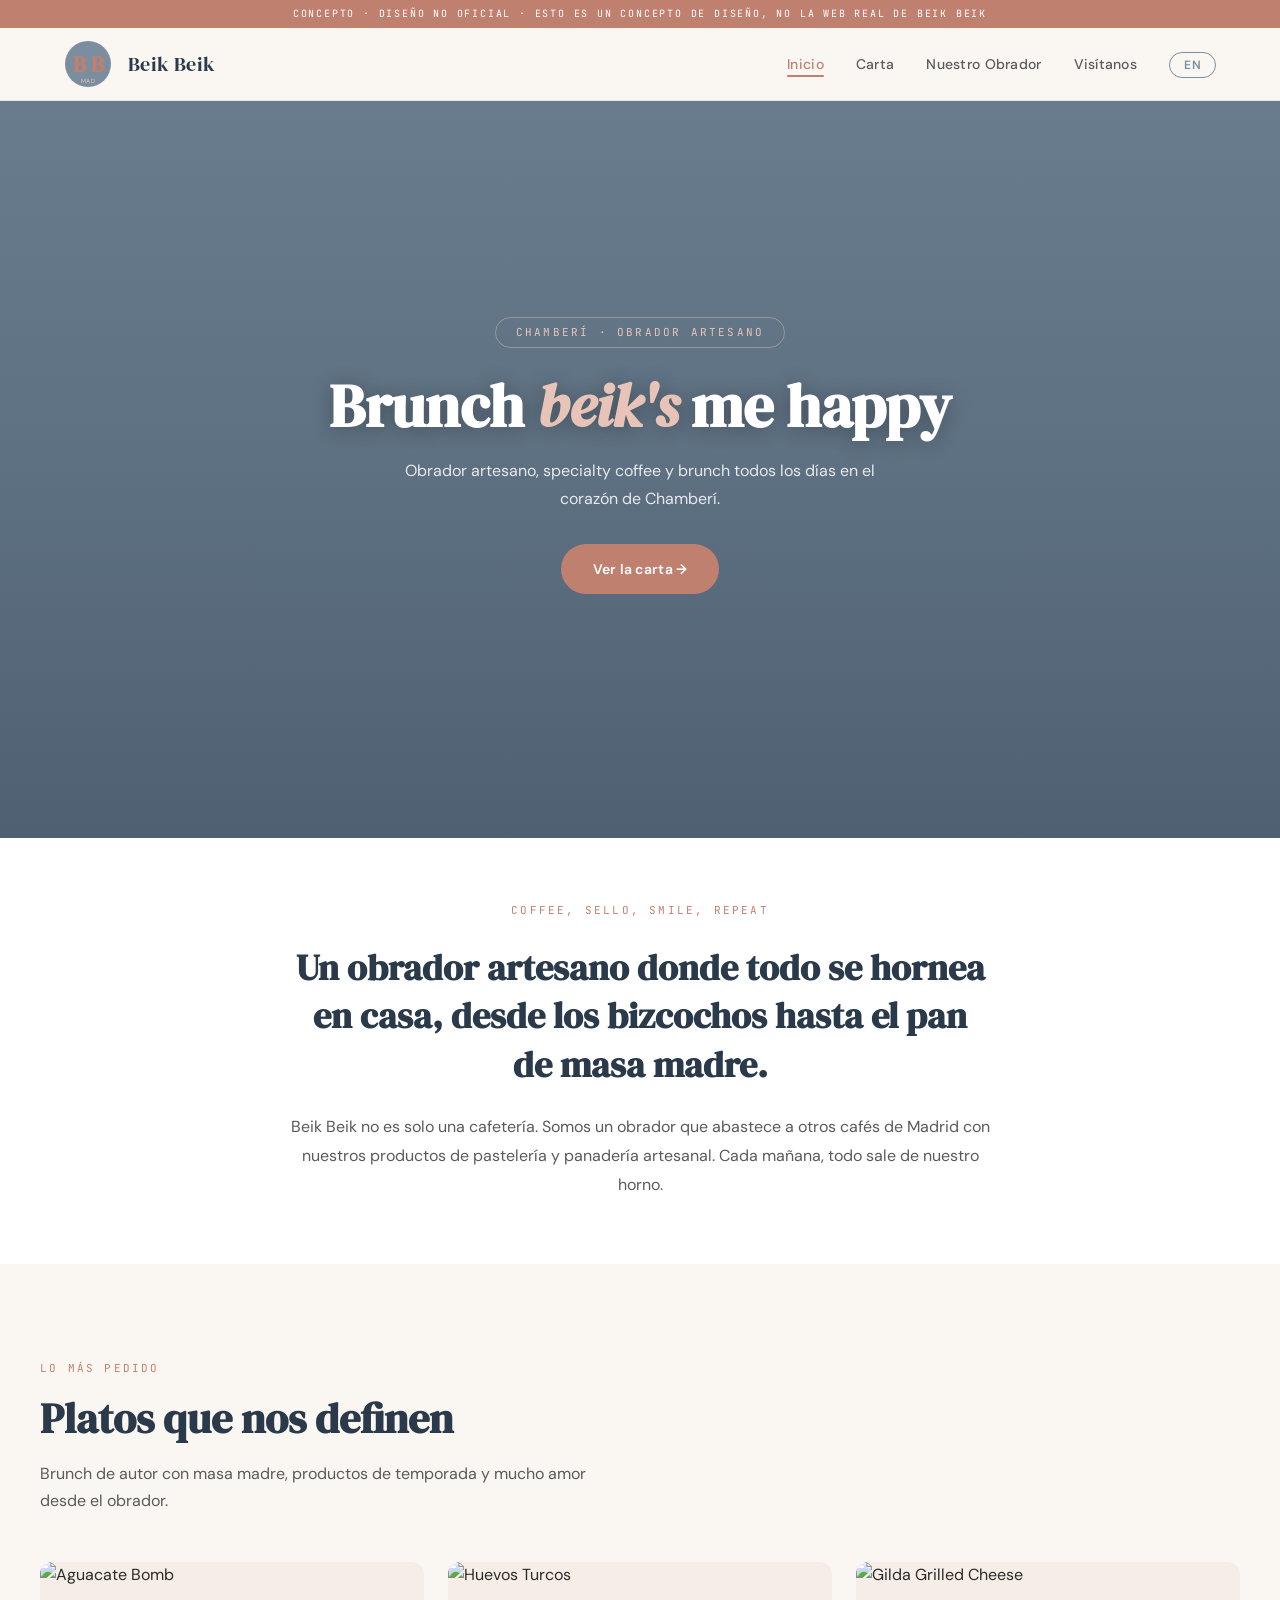
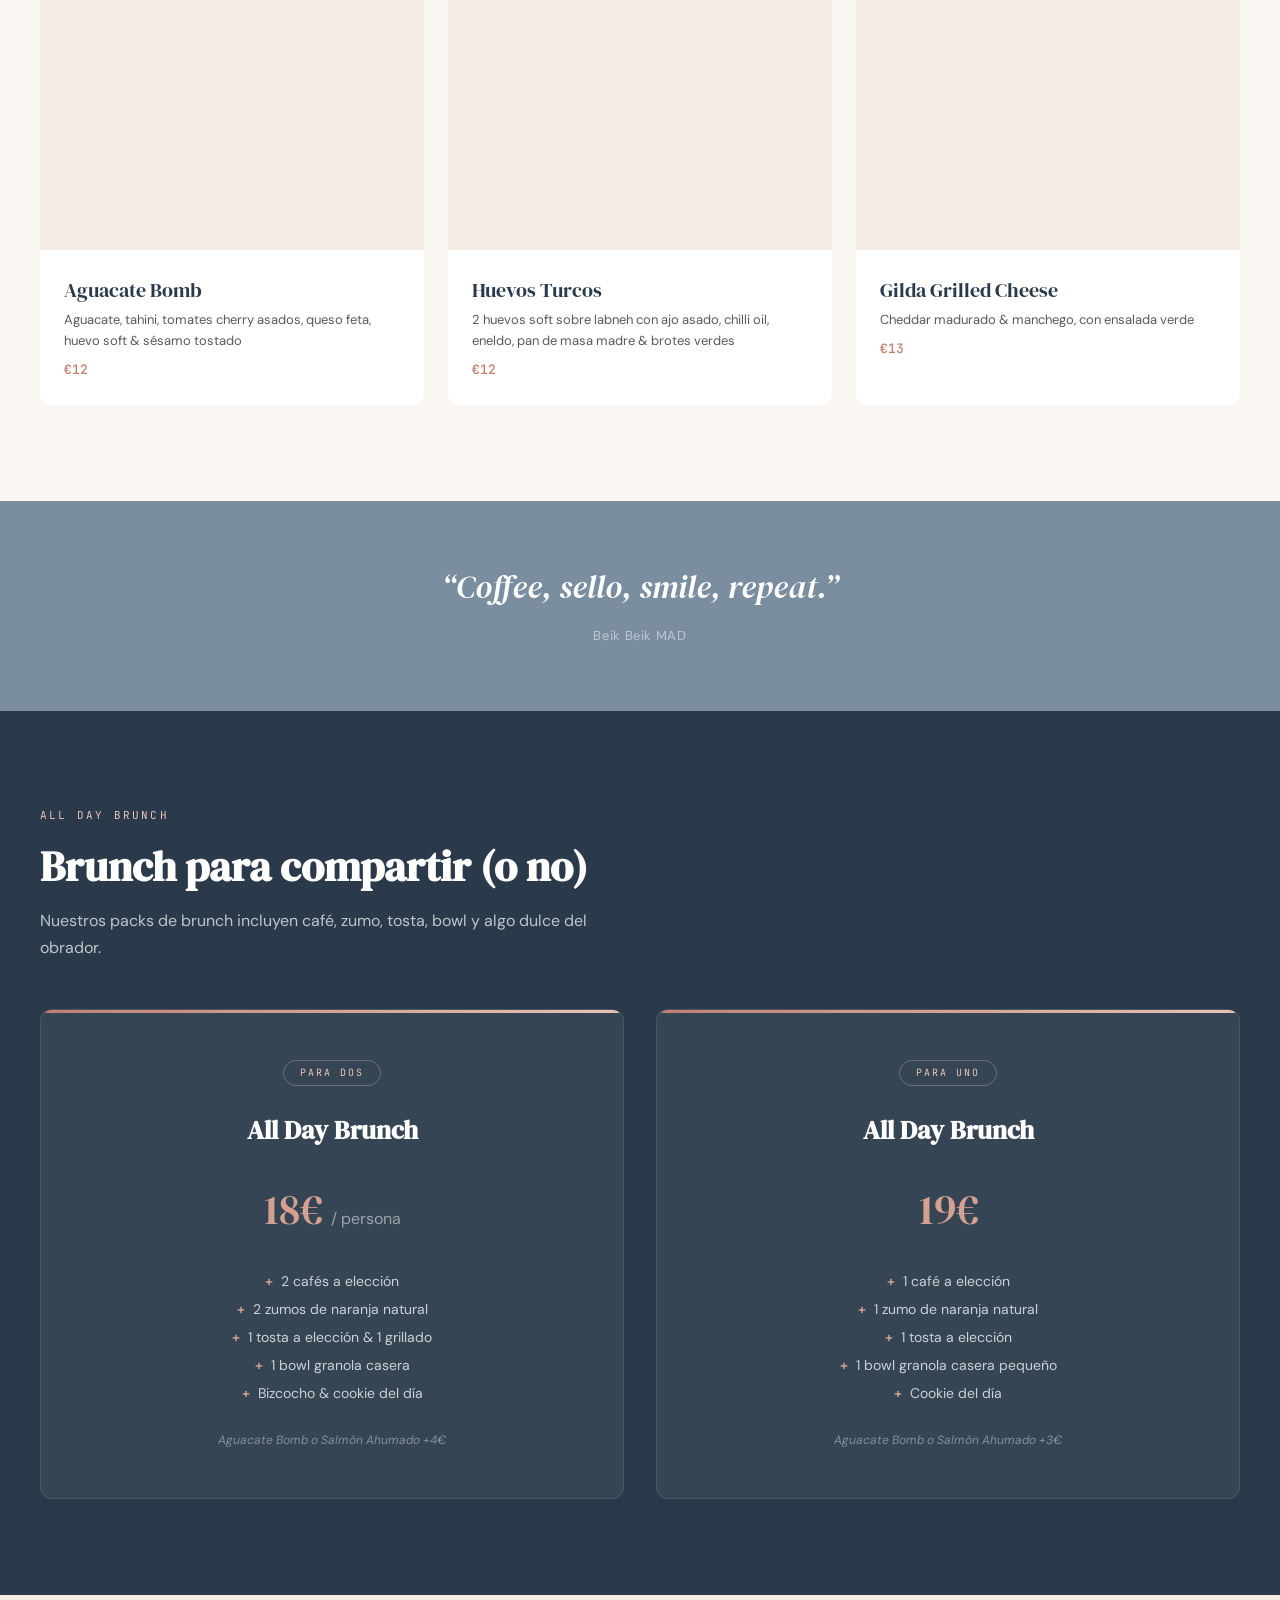
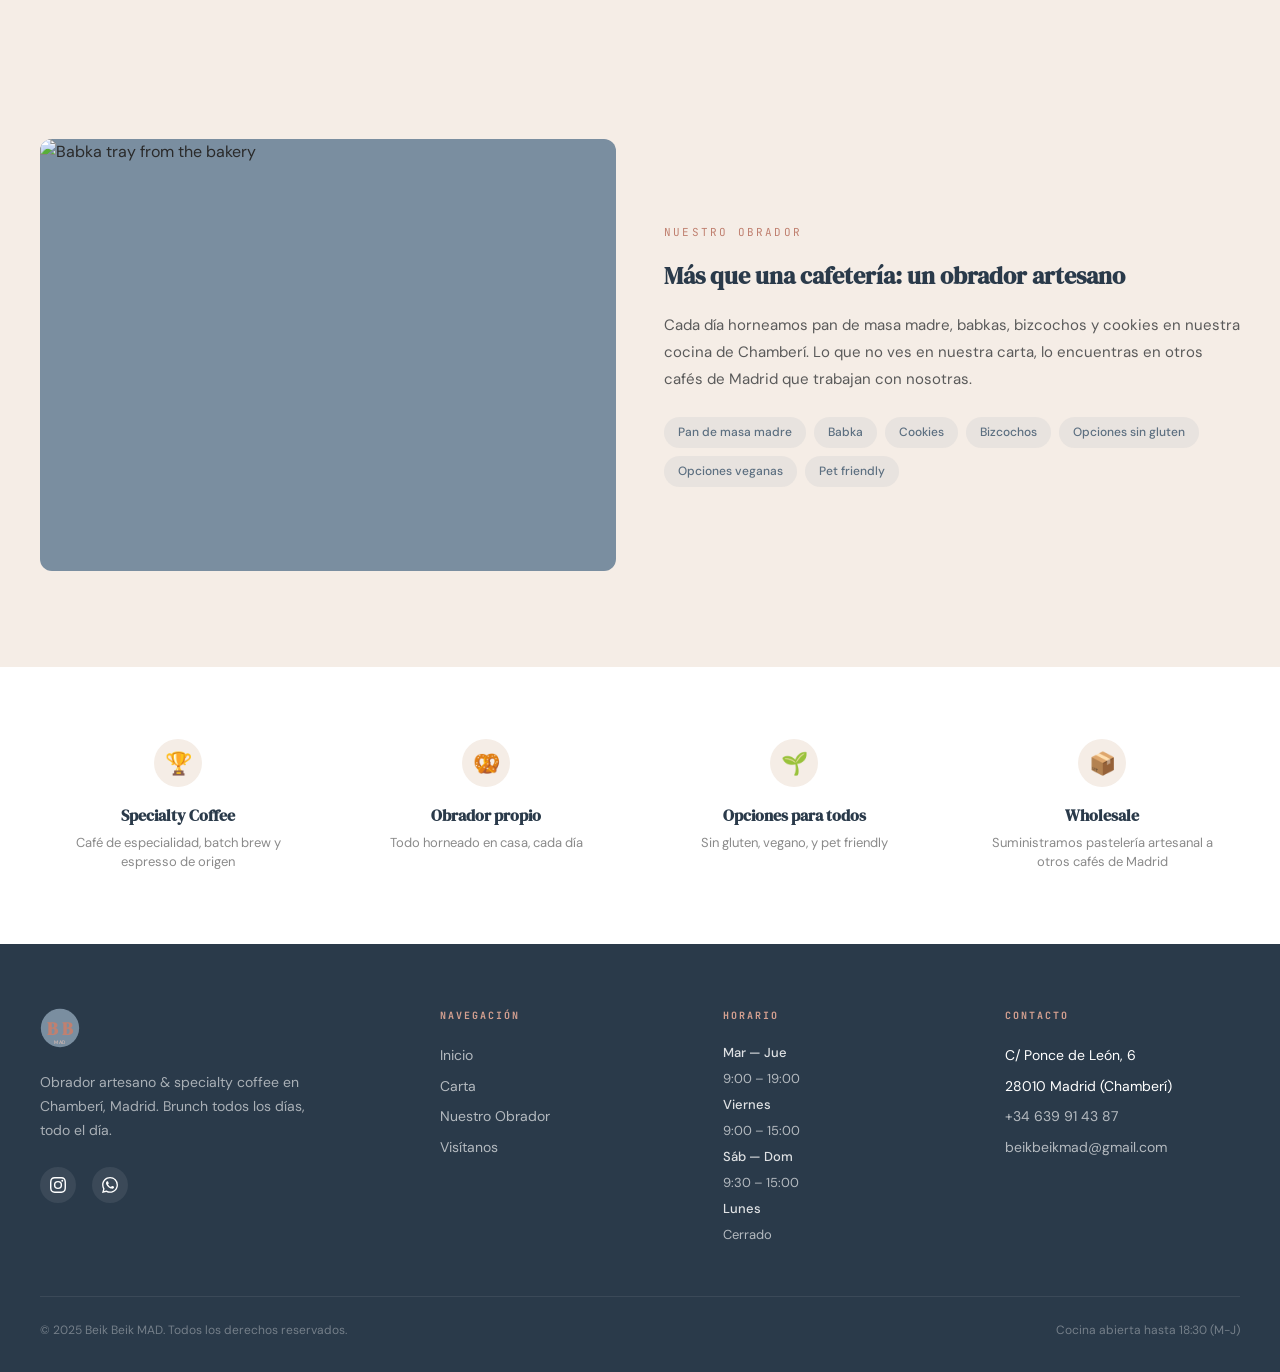
==== index.html @ f4d30d68 "Beik Beik concept mockup — 4 pages, bilingual, steel blue/copper palette" ====
<!DOCTYPE html>
<html lang="es" class="lang-es">
<head>
  <meta charset="UTF-8">
  <meta name="viewport" content="width=device-width, initial-scale=1.0">
  <title>Beik Beik MAD — Obrador Artesano & Specialty Coffee</title>
  <link rel="preconnect" href="https://fonts.googleapis.com">
  <link rel="preconnect" href="https://fonts.gstatic.com" crossorigin>
  <link href="https://fonts.googleapis.com/css2?family=DM+Sans:ital,wght@0,400;0,500;0,600;0,700&family=DM+Serif+Display:ital@0;1&family=JetBrains+Mono:wght@400;500&display=swap" rel="stylesheet">
  <link rel="stylesheet" href="css/style.css">
  <link rel="icon" href="favicon.svg" type="image/svg+xml">
</head>
<body>

  <!-- Concept Banner -->
  <div class="concept-banner">
    CONCEPTO &middot; DISE&Ntilde;O NO OFICIAL &middot; Esto es un concepto de dise&ntilde;o, no la web real de Beik Beik
  </div>

  <!-- Navigation -->
  <nav class="nav">
    <div class="nav-inner">
      <a href="index.html" class="nav-logo">
        <!-- BB Logo SVG -->
        <svg viewBox="0 0 48 48" xmlns="http://www.w3.org/2000/svg">
          <circle cx="24" cy="24" r="23" fill="#7A8EA0" stroke="none"/>
          <text x="15" y="32" font-family="'DM Serif Display', Georgia, serif" font-size="22" font-weight="700" fill="#C08070" text-anchor="middle">B</text>
          <text x="33" y="32" font-family="'DM Serif Display', Georgia, serif" font-size="22" font-weight="700" fill="#C08070" text-anchor="middle">B</text>
          <text x="24" y="43" font-family="'DM Sans', sans-serif" font-size="6" fill="#E8C4B8" text-anchor="middle" letter-spacing="0.5">MAD</text>
        </svg>
        <span class="nav-logo-text">Beik Beik</span>
      </a>

      <ul class="nav-links">
        <li><a href="index.html" class="active" data-es>Inicio</a><a href="index.html" class="active" data-en>Home</a></li>
        <li><a href="carta.html" data-es>Carta</a><a href="carta.html" data-en>Menu</a></li>
        <li><a href="nuestro-obrador.html" data-es>Nuestro Obrador</a><a href="nuestro-obrador.html" data-en>Our Bakery</a></li>
        <li><a href="visitanos.html" data-es>Vis&iacute;tanos</a><a href="visitanos.html" data-en>Visit Us</a></li>
        <li><button class="lang-toggle">EN</button></li>
      </ul>

      <button class="hamburger" aria-label="Menu">
        <span></span><span></span><span></span>
      </button>
    </div>
  </nav>

  <!-- Mobile Menu -->
  <div class="mobile-menu">
    <a href="index.html" data-es>Inicio</a><a href="index.html" data-en>Home</a>
    <a href="carta.html" data-es>Carta</a><a href="carta.html" data-en>Menu</a>
    <a href="nuestro-obrador.html" data-es>Nuestro Obrador</a><a href="nuestro-obrador.html" data-en>Our Bakery</a>
    <a href="visitanos.html" data-es>Vis&iacute;tanos</a><a href="visitanos.html" data-en>Visit Us</a>
    <button class="lang-toggle" style="margin-top:16px; font-size:18px; padding:8px 24px;">EN</button>
  </div>

  <!-- Hero -->
  <section class="hero">
    <img class="hero-img" src="img/hero-interior.png" alt="Beik Beik interior">
    <div class="hero-overlay"></div>
    <div class="hero-content">
      <div class="hero-badge" data-es>Chamber&iacute; &middot; Obrador Artesano</div>
      <div class="hero-badge" data-en>Chamber&iacute; &middot; Artisan Bakery</div>
      <h1 data-es>Brunch <em>beik's</em> me happy</h1>
      <h1 data-en>Brunch <em>beik's</em> me happy</h1>
      <p class="hero-sub" data-es>Obrador artesano, specialty coffee y brunch todos los d&iacute;as en el coraz&oacute;n de Chamber&iacute;.</p>
      <p class="hero-sub" data-en>Artisan bakery, specialty coffee & all-day brunch in the heart of Chamber&iacute;.</p>
      <a href="carta.html" class="hero-cta" data-es>Ver la carta &rarr;</a>
      <a href="carta.html" class="hero-cta" data-en>See the menu &rarr;</a>
    </div>
  </section>

  <!-- Intro -->
  <section class="intro-strip">
    <div class="intro-strip-inner">
      <div class="section-label">Coffee, sello, smile, repeat</div>
      <h2 data-es>Un obrador artesano donde todo se hornea en casa, desde los bizcochos hasta el pan de masa madre.</h2>
      <h2 data-en>An artisan bakery where everything is baked in-house, from the cakes to the sourdough bread.</h2>
      <p data-es>Beik Beik no es solo una cafeter&iacute;a. Somos un obrador que abastece a otros caf&eacute;s de Madrid con nuestros productos de pasteler&iacute;a y panader&iacute;a artesanal. Cada ma&ntilde;ana, todo sale de nuestro horno.</p>
      <p data-en>Beik Beik is not just a caf&eacute;. We're a bakery workshop that supplies other Madrid caf&eacute;s with our artisan pastries and breads. Every morning, everything comes fresh from our oven.</p>
    </div>
  </section>

  <!-- Signature Dishes -->
  <section class="section">
    <div class="section-inner">
      <div class="section-label" data-es>Lo m&aacute;s pedido</div>
      <div class="section-label" data-en>Fan Favorites</div>
      <h2 class="section-title" data-es>Platos que nos definen</h2>
      <h2 class="section-title" data-en>The dishes that define us</h2>
      <p class="section-desc" data-es>Brunch de autor con masa madre, productos de temporada y mucho amor desde el obrador.</p>
      <p class="section-desc" data-en>Signature brunch with sourdough, seasonal ingredients and lots of love from the bakery.</p>

      <div class="sig-grid">
        <!-- Card 1 -->
        <div class="sig-card">
          <img class="sig-card-img" src="img/aguacate-bomb.png" alt="Aguacate Bomb">
          <div class="sig-card-body">
            <div class="sig-card-name">Aguacate Bomb</div>
            <div class="sig-card-desc" data-es>Aguacate, tahini, tomates cherry asados, queso feta, huevo soft & s&eacute;samo tostado</div>
            <div class="sig-card-desc" data-en>Avocado, tahini, roasted cherry tomatoes, feta, soft egg & toasted sesame</div>
            <span class="sig-card-price">&euro;12</span>
          </div>
        </div>
        <!-- Card 2 -->
        <div class="sig-card">
          <img class="sig-card-img" src="img/huevos-turcos.png" alt="Huevos Turcos">
          <div class="sig-card-body">
            <div class="sig-card-name">Huevos Turcos</div>
            <div class="sig-card-desc" data-es>2 huevos soft sobre labneh con ajo asado, chilli oil, eneldo, pan de masa madre & brotes verdes</div>
            <div class="sig-card-desc" data-en>2 soft eggs over labneh with roasted garlic, chilli oil, dill, sourdough & green shoots</div>
            <span class="sig-card-price">&euro;12</span>
          </div>
        </div>
        <!-- Card 3 -->
        <div class="sig-card">
          <img class="sig-card-img" src="img/gilda-grilled-cheese.png" alt="Gilda Grilled Cheese">
          <div class="sig-card-body">
            <div class="sig-card-name">Gilda Grilled Cheese</div>
            <div class="sig-card-desc" data-es>Cheddar madurado & manchego, con ensalada verde</div>
            <div class="sig-card-desc" data-en>Aged cheddar & manchego, with green salad</div>
            <span class="sig-card-price">&euro;13</span>
          </div>
        </div>
      </div>
    </div>
  </section>

  <!-- Quote Strip -->
  <section class="quote-strip">
    <blockquote data-es>&ldquo;Coffee, sello, smile, repeat.&rdquo;</blockquote>
    <blockquote data-en>&ldquo;Coffee, sello, smile, repeat.&rdquo;</blockquote>
    <cite>Beik Beik MAD</cite>
  </section>

  <!-- Brunch Packages -->
  <section class="section brunch-section">
    <div class="section-inner">
      <div class="section-label" data-es>All Day Brunch</div>
      <div class="section-label" data-en>All Day Brunch</div>
      <h2 class="section-title" data-es>Brunch para compartir (o no)</h2>
      <h2 class="section-title" data-en>Brunch to share (or not)</h2>
      <p class="section-desc" data-es>Nuestros packs de brunch incluyen caf&eacute;, zumo, tosta, bowl y algo dulce del obrador.</p>
      <p class="section-desc" data-en>Our brunch packages include coffee, juice, toast, bowl, and something sweet from the bakery.</p>

      <div class="brunch-grid">
        <!-- Para Dos -->
        <div class="brunch-card">
          <div class="brunch-card-badge" data-es>Para dos</div>
          <div class="brunch-card-badge" data-en>For two</div>
          <h3>All Day Brunch</h3>
          <div class="brunch-card-price">18&euro; <span data-es>/ persona</span><span data-en>/ person</span></div>
          <ul class="brunch-card-items">
            <li data-es>2 caf&eacute;s a elecci&oacute;n</li><li data-en>2 coffees of your choice</li>
            <li data-es>2 zumos de naranja natural</li><li data-en>2 fresh orange juices</li>
            <li data-es>1 tosta a elecci&oacute;n & 1 grillado</li><li data-en>1 toast of your choice & 1 grilled item</li>
            <li data-es>1 bowl granola casera</li><li data-en>1 homemade granola bowl</li>
            <li data-es>Bizcocho & cookie del d&iacute;a</li><li data-en>Cake & cookie of the day</li>
          </ul>
          <p class="brunch-card-note" data-es>Aguacate Bomb o Salm&oacute;n Ahumado +4&euro;</p>
          <p class="brunch-card-note" data-en>Aguacate Bomb or Smoked Salmon +&euro;4</p>
        </div>
        <!-- Para Uno -->
        <div class="brunch-card">
          <div class="brunch-card-badge" data-es>Para uno</div>
          <div class="brunch-card-badge" data-en>For one</div>
          <h3>All Day Brunch</h3>
          <div class="brunch-card-price">19&euro;</div>
          <ul class="brunch-card-items">
            <li data-es>1 caf&eacute; a elecci&oacute;n</li><li data-en>1 coffee of your choice</li>
            <li data-es>1 zumo de naranja natural</li><li data-en>1 fresh orange juice</li>
            <li data-es>1 tosta a elecci&oacute;n</li><li data-en>1 toast of your choice</li>
            <li data-es>1 bowl granola casera peque&ntilde;o</li><li data-en>1 small homemade granola bowl</li>
            <li data-es>Cookie del d&iacute;a</li><li data-en>Cookie of the day</li>
          </ul>
          <p class="brunch-card-note" data-es>Aguacate Bomb o Salm&oacute;n Ahumado +3&euro;</p>
          <p class="brunch-card-note" data-en>Aguacate Bomb or Smoked Salmon +&euro;3</p>
        </div>
      </div>
    </div>
  </section>

  <!-- Obrador Teaser -->
  <section class="section obrador-section">
    <div class="section-inner">
      <div class="obrador-grid">
        <img class="obrador-img" src="img/obrador-babka.png" alt="Babka tray from the bakery">
        <div class="obrador-text">
          <div class="section-label" data-es>Nuestro obrador</div>
          <div class="section-label" data-en>Our bakery</div>
          <h3 data-es>M&aacute;s que una cafeter&iacute;a: un obrador artesano</h3>
          <h3 data-en>More than a caf&eacute;: an artisan bakery workshop</h3>
          <p data-es>Cada d&iacute;a horneamos pan de masa madre, babkas, bizcochos y cookies en nuestra cocina de Chamber&iacute;. Lo que no ves en nuestra carta, lo encuentras en otros caf&eacute;s de Madrid que trabajan con nosotras.</p>
          <p data-en>Every day we bake sourdough, babkas, cakes and cookies in our Chamber&iacute; kitchen. What you don't see on our menu, you'll find in other Madrid caf&eacute;s that work with us.</p>
          <div class="obrador-tags">
            <span class="obrador-tag" data-es>Pan de masa madre</span><span class="obrador-tag" data-en>Sourdough bread</span>
            <span class="obrador-tag">Babka</span>
            <span class="obrador-tag">Cookies</span>
            <span class="obrador-tag" data-es>Bizcochos</span><span class="obrador-tag" data-en>Cakes</span>
            <span class="obrador-tag" data-es>Opciones sin gluten</span><span class="obrador-tag" data-en>Gluten-free options</span>
            <span class="obrador-tag" data-es>Opciones veganas</span><span class="obrador-tag" data-en>Vegan options</span>
            <span class="obrador-tag">Pet friendly</span>
          </div>
        </div>
      </div>
    </div>
  </section>

  <!-- Features -->
  <section class="features-strip">
    <div class="features-grid">
      <div class="feature-item">
        <div class="feature-icon">&#127942;</div>
        <h4 data-es>Specialty Coffee</h4><h4 data-en>Specialty Coffee</h4>
        <p data-es>Caf&eacute; de especialidad, batch brew y espresso de origen</p>
        <p data-en>Specialty coffee, batch brew and single-origin espresso</p>
      </div>
      <div class="feature-item">
        <div class="feature-icon">&#129384;</div>
        <h4 data-es>Obrador propio</h4><h4 data-en>In-house bakery</h4>
        <p data-es>Todo horneado en casa, cada d&iacute;a</p>
        <p data-en>Everything baked in-house, every day</p>
      </div>
      <div class="feature-item">
        <div class="feature-icon">&#127793;</div>
        <h4 data-es>Opciones para todos</h4><h4 data-en>Options for all</h4>
        <p data-es>Sin gluten, vegano, y pet friendly</p>
        <p data-en>Gluten-free, vegan, and pet friendly</p>
      </div>
      <div class="feature-item">
        <div class="feature-icon">&#128230;</div>
        <h4 data-es>Wholesale</h4><h4 data-en>Wholesale</h4>
        <p data-es>Suministramos pasteler&iacute;a artesanal a otros caf&eacute;s de Madrid</p>
        <p data-en>We supply artisan pastries to other Madrid caf&eacute;s</p>
      </div>
    </div>
  </section>

  <!-- Footer -->
  <footer class="footer">
    <div class="footer-inner">
      <div class="footer-brand">
        <svg viewBox="0 0 48 48" width="40" height="40" xmlns="http://www.w3.org/2000/svg">
          <circle cx="24" cy="24" r="23" fill="#7A8EA0" stroke="none"/>
          <text x="15" y="32" font-family="'DM Serif Display', Georgia, serif" font-size="22" font-weight="700" fill="#C08070" text-anchor="middle">B</text>
          <text x="33" y="32" font-family="'DM Serif Display', Georgia, serif" font-size="22" font-weight="700" fill="#C08070" text-anchor="middle">B</text>
          <text x="24" y="43" font-family="'DM Sans', sans-serif" font-size="6" fill="#E8C4B8" text-anchor="middle" letter-spacing="0.5">MAD</text>
        </svg>
        <p data-es>Obrador artesano & specialty coffee en Chamber&iacute;, Madrid. Brunch todos los d&iacute;as, todo el d&iacute;a.</p>
        <p data-en>Artisan bakery & specialty coffee in Chamber&iacute;, Madrid. All-day brunch, every day.</p>
        <div class="footer-social">
          <a href="https://instagram.com/beikbeik.mad" target="_blank" aria-label="Instagram">
            <svg viewBox="0 0 24 24"><path d="M12 2.163c3.204 0 3.584.012 4.85.07 3.252.148 4.771 1.691 4.919 4.919.058 1.265.069 1.645.069 4.849 0 3.205-.012 3.584-.069 4.849-.149 3.225-1.664 4.771-4.919 4.919-1.266.058-1.644.07-4.85.07-3.204 0-3.584-.012-4.849-.07-3.26-.149-4.771-1.699-4.919-4.92-.058-1.265-.07-1.644-.07-4.849 0-3.204.013-3.583.07-4.849.149-3.227 1.664-4.771 4.919-4.919 1.266-.057 1.645-.069 4.849-.069zM12 0C8.741 0 8.333.014 7.053.072 2.695.272.273 2.69.073 7.052.014 8.333 0 8.741 0 12c0 3.259.014 3.668.072 4.948.2 4.358 2.618 6.78 6.98 6.98C8.333 23.986 8.741 24 12 24c3.259 0 3.668-.014 4.948-.072 4.354-.2 6.782-2.618 6.979-6.98.059-1.28.073-1.689.073-4.948 0-3.259-.014-3.667-.072-4.947-.196-4.354-2.617-6.78-6.979-6.98C15.668.014 15.259 0 12 0zm0 5.838a6.162 6.162 0 100 12.324 6.162 6.162 0 000-12.324zM12 16a4 4 0 110-8 4 4 0 010 8zm6.406-11.845a1.44 1.44 0 100 2.881 1.44 1.44 0 000-2.881z"/></svg>
          </a>
          <a href="https://wa.me/34639914387" target="_blank" aria-label="WhatsApp">
            <svg viewBox="0 0 24 24"><path d="M17.472 14.382c-.297-.149-1.758-.867-2.03-.967-.273-.099-.471-.148-.67.15-.197.297-.767.966-.94 1.164-.173.199-.347.223-.644.075-.297-.15-1.255-.463-2.39-1.475-.883-.788-1.48-1.761-1.653-2.059-.173-.297-.018-.458.13-.606.134-.133.298-.347.446-.52.149-.174.198-.298.298-.497.099-.198.05-.371-.025-.52-.075-.149-.669-1.612-.916-2.207-.242-.579-.487-.5-.669-.51-.173-.008-.371-.01-.57-.01-.198 0-.52.074-.792.372-.272.297-1.04 1.016-1.04 2.479 0 1.462 1.065 2.875 1.213 3.074.149.198 2.096 3.2 5.077 4.487.709.306 1.262.489 1.694.625.712.227 1.36.195 1.871.118.571-.085 1.758-.719 2.006-1.413.248-.694.248-1.289.173-1.413-.074-.124-.272-.198-.57-.347m-5.421 7.403h-.004a9.87 9.87 0 01-5.031-1.378l-.361-.214-3.741.982.998-3.648-.235-.374a9.86 9.86 0 01-1.51-5.26c.001-5.45 4.436-9.884 9.888-9.884 2.64 0 5.122 1.03 6.988 2.898a9.825 9.825 0 012.893 6.994c-.003 5.45-4.437 9.884-9.885 9.884m8.413-18.297A11.815 11.815 0 0012.05 0C5.495 0 .16 5.335.157 11.892c0 2.096.547 4.142 1.588 5.945L.057 24l6.305-1.654a11.882 11.882 0 005.683 1.448h.005c6.554 0 11.89-5.335 11.893-11.893a11.821 11.821 0 00-3.48-8.413z"/></svg>
          </a>
        </div>
      </div>

      <div>
        <h5 data-es>Navegaci&oacute;n</h5><h5 data-en>Navigation</h5>
        <ul class="footer-links">
          <li><a href="index.html" data-es>Inicio</a><a href="index.html" data-en>Home</a></li>
          <li><a href="carta.html" data-es>Carta</a><a href="carta.html" data-en>Menu</a></li>
          <li><a href="nuestro-obrador.html" data-es>Nuestro Obrador</a><a href="nuestro-obrador.html" data-en>Our Bakery</a></li>
          <li><a href="visitanos.html" data-es>Vis&iacute;tanos</a><a href="visitanos.html" data-en>Visit Us</a></li>
        </ul>
      </div>

      <div>
        <h5 data-es>Horario</h5><h5 data-en>Hours</h5>
        <div class="footer-hours">
          <div><strong data-es>Mar — Jue</strong><strong data-en>Tue — Thu</strong><br>9:00 – 19:00</div>
          <div><strong data-es>Viernes</strong><strong data-en>Friday</strong><br>9:00 – 15:00</div>
          <div><strong data-es>S&aacute;b — Dom</strong><strong data-en>Sat — Sun</strong><br>9:30 – 15:00</div>
          <div><strong data-es>Lunes</strong><strong data-en>Monday</strong><br data-es><span data-es>Cerrado</span><br data-en><span data-en>Closed</span></div>
        </div>
      </div>

      <div>
        <h5 data-es>Contacto</h5><h5 data-en>Contact</h5>
        <ul class="footer-links">
          <li>C/ Ponce de Le&oacute;n, 6</li>
          <li>28010 Madrid (Chamber&iacute;)</li>
          <li><a href="tel:+34639914387">+34 639 91 43 87</a></li>
          <li><a href="mailto:beikbeikmad@gmail.com">beikbeikmad@gmail.com</a></li>
        </ul>
      </div>
    </div>

    <div class="footer-bottom">
      <span data-es>&copy; 2025 Beik Beik MAD. Todos los derechos reservados.</span>
      <span data-en>&copy; 2025 Beik Beik MAD. All rights reserved.</span>
      <span data-es>Cocina abierta hasta 18:30 (M-J)</span>
      <span data-en>Kitchen open until 18:30 (Tue-Thu)</span>
    </div>
  </footer>

  <script src="js/lang.js"></script>
</body>
</html>
---- css/style.css ----
/* =============================================
   BEIK BEIK MAD — Concept Mockup
   Obrador artesano & specialty coffee
   Bright bakery aesthetic, steel blue + rose copper
   ============================================= */

/* --- Reset & Variables --- */
*, *::before, *::after { margin: 0; padding: 0; box-sizing: border-box; }

:root {
  /* Brand palette */
  --blue: #7A8EA0;
  --blue-dark: #2A3A4A;
  --blue-deep: #5C6F80;
  --copper: #C08070;
  --copper-light: #D4A090;
  --blush: #E8C4B8;
  --cream: #F5EDE6;
  --cream-light: #FAF6F2;
  --white: #FFFFFF;
  --text-dark: #2A2A2A;
  --text-mid: #5A5A5A;
  --text-light: #8A8A8A;

  /* Typography */
  --font-display: 'DM Serif Display', Georgia, serif;
  --font-body: 'DM Sans', system-ui, sans-serif;
  --font-mono: 'JetBrains Mono', monospace;

  /* Spacing */
  --space-1: 8px;
  --space-2: 16px;
  --space-3: 24px;
  --space-4: 32px;
  --space-5: 48px;
  --space-6: 64px;
  --space-7: 96px;

  /* Layout */
  --max-w: 1200px;
  --nav-h: 72px;
  --banner-h: 28px;
  --radius: 12px;
  --radius-sm: 8px;
}

/* --- FOUT prevention --- */
body { opacity: 0; transition: opacity 0.15s ease; }
body.fonts-loaded { opacity: 1; }

html {
  scroll-behavior: smooth;
  overflow-x: hidden;
}

body {
  font-family: var(--font-body);
  color: var(--text-dark);
  background: var(--cream-light);
  line-height: 1.6;
  -webkit-font-smoothing: antialiased;
  overflow-x: hidden;
}

img { max-width: 100%; height: auto; display: block; }
a { color: inherit; text-decoration: none; }
button { font-family: inherit; cursor: pointer; border: none; background: none; }

/* --- Concept Banner --- */
.concept-banner {
  position: fixed;
  top: 0;
  left: 0;
  right: 0;
  z-index: 1000;
  height: var(--banner-h);
  line-height: var(--banner-h);
  background: var(--copper);
  color: var(--white);
  text-align: center;
  font-family: var(--font-mono);
  font-size: 10px;
  letter-spacing: 0.18em;
  text-transform: uppercase;
  white-space: nowrap;
}

/* --- Navigation --- */
.nav {
  position: sticky;
  top: var(--banner-h);
  z-index: 900;
  background: var(--cream-light);
  border-bottom: 1px solid rgba(42,42,42,0.08);
  transition: box-shadow 0.3s ease;
}
.nav.scrolled {
  box-shadow: 0 2px 20px rgba(0,0,0,0.06);
}

.nav-inner {
  max-width: var(--max-w);
  margin: 0 auto;
  padding: 0 var(--space-3);
  height: var(--nav-h);
  display: flex;
  align-items: center;
  justify-content: space-between;
}

.nav-logo {
  display: flex;
  align-items: center;
  gap: var(--space-2);
}
.nav-logo svg {
  width: 48px;
  height: 48px;
}
.nav-logo-text {
  font-family: var(--font-display);
  font-size: 20px;
  color: var(--blue-dark);
  letter-spacing: 0.02em;
}

.nav-links {
  display: flex;
  align-items: center;
  gap: var(--space-4);
  list-style: none;
}
.nav-links a {
  font-size: 14px;
  font-weight: 500;
  color: var(--text-mid);
  letter-spacing: 0.02em;
  transition: color 0.2s ease;
  position: relative;
}
.nav-links a:hover,
.nav-links a.active {
  color: var(--copper);
}
.nav-links a.active::after {
  content: '';
  position: absolute;
  bottom: -4px;
  left: 0;
  right: 0;
  height: 2px;
  background: var(--copper);
  border-radius: 1px;
}

.lang-toggle {
  font-size: 12px;
  font-weight: 600;
  color: var(--blue);
  border: 1.5px solid var(--blue);
  border-radius: 20px;
  padding: 4px 14px;
  letter-spacing: 0.04em;
  transition: all 0.2s ease;
}
.lang-toggle:hover {
  background: var(--blue);
  color: var(--white);
}

/* --- Hamburger (mobile) --- */
.hamburger {
  display: none;
  flex-direction: column;
  justify-content: center;
  align-items: center;
  width: 44px;
  height: 44px;
  gap: 5px;
  cursor: pointer;
  z-index: 1001;
}
.hamburger span {
  display: block;
  width: 22px;
  height: 2px;
  background: var(--blue-dark);
  border-radius: 2px;
  transition: all 0.3s ease;
}
.hamburger.open span:nth-child(1) { transform: rotate(45deg) translate(5px, 5px); }
.hamburger.open span:nth-child(2) { opacity: 0; }
.hamburger.open span:nth-child(3) { transform: rotate(-45deg) translate(5px, -5px); }

.mobile-menu {
  display: none;
  position: fixed;
  inset: 0;
  background: var(--cream-light);
  z-index: 999;
  padding-top: calc(var(--banner-h) + var(--nav-h) + var(--space-6));
  flex-direction: column;
  align-items: center;
  gap: var(--space-4);
}
.mobile-menu.open { display: flex; }
.mobile-menu a {
  font-family: var(--font-display);
  font-size: 28px;
  color: var(--blue-dark);
}

/* --- Hero --- */
.hero {
  position: relative;
  height: 85vh;
  min-height: 500px;
  max-height: 800px;
  display: flex;
  align-items: center;
  justify-content: center;
  overflow: hidden;
  background: var(--blue);
}
.hero-img {
  position: absolute;
  inset: 0;
  width: 100%;
  height: 100%;
  object-fit: cover;
  opacity: 0.85;
}
.hero-overlay {
  position: absolute;
  inset: 0;
  background: linear-gradient(
    180deg,
    rgba(42,58,74,0.2) 0%,
    rgba(42,58,74,0.35) 50%,
    rgba(42,58,74,0.55) 100%
  );
}
.hero-content {
  position: relative;
  z-index: 2;
  text-align: center;
  color: var(--white);
  padding: var(--space-3);
  max-width: 700px;
}
.hero-badge {
  display: inline-block;
  font-family: var(--font-mono);
  font-size: 11px;
  letter-spacing: 0.2em;
  text-transform: uppercase;
  color: var(--blush);
  border: 1px solid rgba(232,196,184,0.4);
  border-radius: 20px;
  padding: 6px 20px;
  margin-bottom: var(--space-3);
}
.hero h1 {
  font-family: var(--font-display);
  font-size: clamp(36px, 5vw, 60px);
  line-height: 1.15;
  margin-bottom: var(--space-2);
  text-shadow: 0 2px 20px rgba(0,0,0,0.3);
}
.hero h1 em {
  font-style: italic;
  color: var(--blush);
}
.hero-sub {
  font-size: 16px;
  color: rgba(255,255,255,0.85);
  max-width: 500px;
  margin: 0 auto var(--space-4);
  line-height: 1.7;
}
.hero-cta {
  display: inline-flex;
  align-items: center;
  gap: var(--space-1);
  background: var(--copper);
  color: var(--white);
  font-weight: 600;
  font-size: 14px;
  padding: 14px 32px;
  border-radius: 30px;
  letter-spacing: 0.02em;
  transition: all 0.2s ease;
}
.hero-cta:hover {
  background: var(--copper-light);
  transform: translateY(-1px);
}

/* --- Sections --- */
.section {
  padding: var(--space-7) var(--space-3);
}
.section-inner {
  max-width: var(--max-w);
  margin: 0 auto;
}

.section-label {
  font-family: var(--font-mono);
  font-size: 11px;
  letter-spacing: 0.2em;
  text-transform: uppercase;
  color: var(--copper);
  margin-bottom: var(--space-2);
}
.section-title {
  font-family: var(--font-display);
  font-size: clamp(28px, 3.5vw, 42px);
  color: var(--blue-dark);
  margin-bottom: var(--space-2);
  line-height: 1.2;
}
.section-desc {
  font-size: 16px;
  color: var(--text-mid);
  max-width: 560px;
  line-height: 1.7;
}

/* --- Intro Strip --- */
.intro-strip {
  background: var(--white);
  padding: var(--space-6) var(--space-3);
  text-align: center;
}
.intro-strip-inner {
  max-width: 700px;
  margin: 0 auto;
}
.intro-strip .section-label {
  margin-bottom: var(--space-3);
}
.intro-strip h2 {
  font-family: var(--font-display);
  font-size: clamp(24px, 3vw, 36px);
  color: var(--blue-dark);
  line-height: 1.35;
  margin-bottom: var(--space-3);
}
.intro-strip p {
  font-size: 16px;
  color: var(--text-mid);
  line-height: 1.8;
}

/* --- Signature Grid --- */
.sig-grid {
  display: grid;
  grid-template-columns: repeat(3, 1fr);
  gap: var(--space-3);
  margin-top: var(--space-5);
}
.sig-card {
  background: var(--white);
  border-radius: var(--radius);
  overflow: hidden;
  transition: transform 0.3s ease, box-shadow 0.3s ease;
}
.sig-card:hover {
  transform: translateY(-4px);
  box-shadow: 0 12px 40px rgba(0,0,0,0.08);
}
.sig-card-img {
  width: 100%;
  aspect-ratio: 4/3;
  object-fit: cover;
  background: var(--cream);
}
.sig-card-body {
  padding: var(--space-3);
}
.sig-card-name {
  font-family: var(--font-display);
  font-size: 20px;
  color: var(--blue-dark);
  margin-bottom: 4px;
}
.sig-card-desc {
  font-size: 13px;
  color: var(--text-mid);
  line-height: 1.6;
}
.sig-card-price {
  display: inline-block;
  margin-top: var(--space-1);
  font-family: var(--font-mono);
  font-size: 13px;
  color: var(--copper);
  font-weight: 500;
}

/* --- Brunch Packages --- */
.brunch-section {
  background: var(--blue-dark);
  color: var(--white);
}
.brunch-section .section-label { color: var(--blush); }
.brunch-section .section-title { color: var(--white); }
.brunch-section .section-desc { color: rgba(255,255,255,0.7); }

.brunch-grid {
  display: grid;
  grid-template-columns: repeat(2, 1fr);
  gap: var(--space-4);
  margin-top: var(--space-5);
}
.brunch-card {
  background: rgba(255,255,255,0.06);
  border: 1px solid rgba(255,255,255,0.1);
  border-radius: var(--radius);
  padding: var(--space-5) var(--space-4);
  text-align: center;
  position: relative;
  overflow: hidden;
}
.brunch-card::before {
  content: '';
  position: absolute;
  top: 0;
  left: 0;
  right: 0;
  height: 3px;
  background: linear-gradient(90deg, var(--copper), var(--blush));
}
.brunch-card-badge {
  display: inline-block;
  font-family: var(--font-mono);
  font-size: 10px;
  letter-spacing: 0.2em;
  text-transform: uppercase;
  color: var(--blush);
  border: 1px solid rgba(232,196,184,0.3);
  border-radius: 20px;
  padding: 4px 16px;
  margin-bottom: var(--space-3);
}
.brunch-card h3 {
  font-family: var(--font-display);
  font-size: 26px;
  margin-bottom: var(--space-3);
}
.brunch-card-price {
  font-family: var(--font-display);
  font-size: 42px;
  color: var(--copper-light);
  margin-bottom: var(--space-3);
}
.brunch-card-price span {
  font-size: 16px;
  font-family: var(--font-body);
  color: rgba(255,255,255,0.5);
}
.brunch-card-items {
  list-style: none;
  font-size: 14px;
  color: rgba(255,255,255,0.75);
  line-height: 2;
}
.brunch-card-items li::before {
  content: '+';
  color: var(--copper-light);
  margin-right: 8px;
  font-weight: 600;
}
.brunch-card-note {
  margin-top: var(--space-3);
  font-size: 12px;
  color: rgba(255,255,255,0.4);
  font-style: italic;
}

/* --- Obrador Section --- */
.obrador-section {
  background: var(--cream);
}
.obrador-grid {
  display: grid;
  grid-template-columns: 1fr 1fr;
  gap: var(--space-5);
  align-items: center;
  margin-top: var(--space-5);
}
.obrador-img {
  width: 100%;
  aspect-ratio: 4/3;
  object-fit: cover;
  border-radius: var(--radius);
  background: var(--blue);
}
.obrador-text h3 {
  font-family: var(--font-display);
  font-size: 24px;
  color: var(--blue-dark);
  margin-bottom: var(--space-2);
}
.obrador-text p {
  font-size: 15px;
  color: var(--text-mid);
  line-height: 1.8;
  margin-bottom: var(--space-3);
}
.obrador-tags {
  display: flex;
  flex-wrap: wrap;
  gap: var(--space-1);
}
.obrador-tag {
  font-size: 12px;
  font-weight: 500;
  color: var(--blue-deep);
  background: rgba(122,142,160,0.1);
  border-radius: 20px;
  padding: 6px 14px;
}

/* --- Quote Strip --- */
.quote-strip {
  background: var(--blue);
  padding: var(--space-6) var(--space-3);
  text-align: center;
}
.quote-strip blockquote {
  max-width: 600px;
  margin: 0 auto;
  font-family: var(--font-display);
  font-size: clamp(22px, 3vw, 32px);
  color: var(--white);
  line-height: 1.4;
  font-style: italic;
}
.quote-strip cite {
  display: block;
  margin-top: var(--space-2);
  font-family: var(--font-body);
  font-size: 13px;
  font-style: normal;
  color: rgba(255,255,255,0.5);
  letter-spacing: 0.05em;
}

/* --- Features Strip --- */
.features-strip {
  background: var(--white);
  padding: var(--space-5) var(--space-3);
}
.features-grid {
  max-width: var(--max-w);
  margin: 0 auto;
  display: grid;
  grid-template-columns: repeat(4, 1fr);
  gap: var(--space-4);
  text-align: center;
}
.feature-item {
  padding: var(--space-3);
}
.feature-icon {
  width: 48px;
  height: 48px;
  border-radius: 50%;
  background: var(--cream);
  display: flex;
  align-items: center;
  justify-content: center;
  margin: 0 auto var(--space-2);
  font-size: 22px;
}
.feature-item h4 {
  font-family: var(--font-display);
  font-size: 16px;
  color: var(--blue-dark);
  margin-bottom: 4px;
}
.feature-item p {
  font-size: 13px;
  color: var(--text-light);
  line-height: 1.5;
}

/* --- Footer --- */
.footer {
  background: var(--blue-dark);
  color: var(--white);
  padding: var(--space-6) var(--space-3) var(--space-4);
}
.footer-inner {
  max-width: var(--max-w);
  margin: 0 auto;
  display: grid;
  grid-template-columns: 1.5fr 1fr 1fr 1fr;
  gap: var(--space-5);
}
.footer-brand p {
  font-size: 14px;
  color: rgba(255,255,255,0.6);
  line-height: 1.7;
  margin-top: var(--space-2);
  max-width: 280px;
}
.footer h5 {
  font-family: var(--font-mono);
  font-size: 10px;
  letter-spacing: 0.2em;
  text-transform: uppercase;
  color: var(--copper-light);
  margin-bottom: var(--space-2);
}
.footer-links {
  list-style: none;
  font-size: 14px;
  line-height: 2.2;
}
.footer-links a {
  color: rgba(255,255,255,0.65);
  transition: color 0.2s;
}
.footer-links a:hover { color: var(--white); }

.footer-hours {
  font-size: 13px;
  line-height: 2;
  color: rgba(255,255,255,0.65);
}
.footer-hours strong {
  color: rgba(255,255,255,0.85);
  font-weight: 500;
}

.footer-social {
  display: flex;
  gap: var(--space-2);
  margin-top: var(--space-3);
}
.footer-social a {
  width: 36px;
  height: 36px;
  border-radius: 50%;
  background: rgba(255,255,255,0.08);
  display: flex;
  align-items: center;
  justify-content: center;
  transition: background 0.2s;
}
.footer-social a:hover {
  background: var(--copper);
}
.footer-social svg {
  width: 16px;
  height: 16px;
  fill: var(--white);
}

.footer-bottom {
  max-width: var(--max-w);
  margin: var(--space-5) auto 0;
  padding-top: var(--space-3);
  border-top: 1px solid rgba(255,255,255,0.08);
  display: flex;
  justify-content: space-between;
  align-items: center;
  font-size: 12px;
  color: rgba(255,255,255,0.35);
}

/* =============================================
   CARTA PAGE
   ============================================= */

.carta-hero {
  background: var(--blue);
  padding: calc(var(--space-7) + var(--banner-h)) var(--space-3) var(--space-6);
  text-align: center;
  color: var(--white);
}
.carta-hero .section-label { color: var(--blush); }
.carta-hero h1 {
  font-family: var(--font-display);
  font-size: clamp(32px, 4vw, 50px);
  margin-bottom: var(--space-1);
}
.carta-hero p {
  color: rgba(255,255,255,0.6);
  font-size: 14px;
}

.carta-section {
  padding: var(--space-6) var(--space-3);
}
.carta-section:nth-child(odd) {
  background: var(--white);
}
.carta-section:nth-child(even) {
  background: var(--cream-light);
}
.carta-inner {
  max-width: 900px;
  margin: 0 auto;
}

.carta-section-title {
  font-family: var(--font-display);
  font-size: 28px;
  color: var(--blue-dark);
  margin-bottom: 4px;
  display: flex;
  align-items: center;
  gap: var(--space-2);
}
.carta-section-title::after {
  content: '';
  flex: 1;
  height: 1px;
  background: rgba(42,42,42,0.1);
}
.carta-section-sub {
  font-size: 13px;
  color: var(--text-light);
  margin-bottom: var(--space-4);
  font-style: italic;
}

.carta-item {
  display: flex;
  justify-content: space-between;
  align-items: baseline;
  padding: 10px 0;
  border-bottom: 1px solid rgba(42,42,42,0.06);
}
.carta-item:last-child { border-bottom: none; }
.carta-item-name {
  font-weight: 500;
  font-size: 15px;
  color: var(--text-dark);
}
.carta-item-name .new-tag {
  display: inline-block;
  font-size: 9px;
  font-weight: 700;
  color: var(--copper);
  background: rgba(192,128,112,0.12);
  border-radius: 4px;
  padding: 2px 6px;
  margin-left: 6px;
  text-transform: uppercase;
  letter-spacing: 0.05em;
  vertical-align: middle;
}
.carta-item-desc {
  font-size: 13px;
  color: var(--text-light);
  font-style: italic;
  padding: 2px 0 4px;
}
.carta-item-price {
  font-family: var(--font-mono);
  font-size: 14px;
  color: var(--copper);
  white-space: nowrap;
  margin-left: var(--space-3);
  flex-shrink: 0;
}

.carta-item-with-desc {
  flex-direction: column;
  align-items: stretch;
}
.carta-item-with-desc .carta-item-row {
  display: flex;
  justify-content: space-between;
  align-items: baseline;
}

/* Signature drink cards on carta */
.carta-cards {
  display: grid;
  grid-template-columns: repeat(3, 1fr);
  gap: var(--space-2);
  margin-top: var(--space-3);
  margin-bottom: var(--space-4);
}
.carta-drink-card {
  background: var(--cream);
  border-radius: var(--radius-sm);
  padding: var(--space-3);
  text-align: center;
  border: 1px solid rgba(42,42,42,0.05);
}
.carta-drink-card h4 {
  font-family: var(--font-display);
  font-size: 15px;
  color: var(--blue-dark);
  margin-bottom: 2px;
}
.carta-drink-card .price {
  font-family: var(--font-mono);
  font-size: 13px;
  color: var(--copper);
}
.carta-drink-card .desc {
  font-size: 11px;
  color: var(--text-light);
  margin-top: 4px;
  line-height: 1.4;
}

/* --- Allergen note --- */
.carta-allergen {
  max-width: 900px;
  margin: 0 auto;
  padding: var(--space-4) var(--space-3);
  text-align: center;
  font-size: 12px;
  color: var(--text-light);
  font-style: italic;
}

/* =============================================
   OBRADOR PAGE
   ============================================= */

.story-section {
  padding: var(--space-7) var(--space-3);
}
.story-inner {
  max-width: 800px;
  margin: 0 auto;
}
.story-section .section-label {
  text-align: center;
}
.story-section h2 {
  font-family: var(--font-display);
  font-size: clamp(28px, 3.5vw, 42px);
  color: var(--blue-dark);
  text-align: center;
  margin-bottom: var(--space-5);
  line-height: 1.2;
}

.story-block {
  display: grid;
  grid-template-columns: 1fr 1fr;
  gap: var(--space-5);
  align-items: center;
  margin-bottom: var(--space-6);
}
.story-block:nth-child(even) {
  direction: rtl;
}
.story-block:nth-child(even) > * {
  direction: ltr;
}
.story-block img {
  width: 100%;
  aspect-ratio: 4/3;
  object-fit: cover;
  border-radius: var(--radius);
  background: var(--cream);
}
.story-block h3 {
  font-family: var(--font-display);
  font-size: 24px;
  color: var(--blue-dark);
  margin-bottom: var(--space-2);
}
.story-block p {
  font-size: 15px;
  color: var(--text-mid);
  line-height: 1.8;
}

/* Wholesale CTA */
.wholesale-cta {
  background: var(--blue);
  border-radius: var(--radius);
  padding: var(--space-5);
  text-align: center;
  color: var(--white);
  margin-top: var(--space-5);
}
.wholesale-cta h3 {
  font-family: var(--font-display);
  font-size: 28px;
  margin-bottom: var(--space-2);
}
.wholesale-cta p {
  font-size: 15px;
  color: rgba(255,255,255,0.7);
  margin-bottom: var(--space-4);
  max-width: 500px;
  margin-left: auto;
  margin-right: auto;
}
.wholesale-cta a {
  display: inline-block;
  background: var(--copper);
  color: var(--white);
  font-weight: 600;
  font-size: 14px;
  padding: 14px 32px;
  border-radius: 30px;
  transition: all 0.2s;
}
.wholesale-cta a:hover {
  background: var(--copper-light);
}

/* =============================================
   VISITANOS PAGE
   ============================================= */

.visit-grid {
  display: grid;
  grid-template-columns: 1fr 1fr;
  gap: var(--space-5);
  margin-top: var(--space-5);
}
.visit-card {
  background: var(--white);
  border-radius: var(--radius);
  padding: var(--space-4);
}
.visit-card h3 {
  font-family: var(--font-display);
  font-size: 20px;
  color: var(--blue-dark);
  margin-bottom: var(--space-2);
}
.visit-card p,
.visit-card address {
  font-size: 15px;
  color: var(--text-mid);
  line-height: 1.8;
  font-style: normal;
}
.visit-card a {
  color: var(--copper);
  text-decoration: underline;
  text-underline-offset: 3px;
}

.visit-map {
  margin-top: var(--space-5);
  border-radius: var(--radius);
  overflow: hidden;
  aspect-ratio: 21/9;
}
.visit-map iframe {
  width: 100%;
  height: 100%;
  border: 0;
}

/* =============================================
   BILINGUAL
   ============================================= */

html.lang-es [data-en] { display: none !important; }
html.lang-en [data-es] { display: none !important; }

/* =============================================
   IMAGE PLACEHOLDERS
   ============================================= */
.img-placeholder {
  background: var(--cream);
  display: flex;
  align-items: center;
  justify-content: center;
  color: var(--text-light);
  font-family: var(--font-mono);
  font-size: 11px;
  text-align: center;
  padding: var(--space-2);
}

/* =============================================
   RESPONSIVE
   ============================================= */

@media (max-width: 768px) {
  .nav-links { display: none; }
  .hamburger { display: flex; }

  .hero { height: 70vh; min-height: 400px; }
  .hero h1 { font-size: 32px; }

  .sig-grid {
    grid-template-columns: 1fr;
    gap: var(--space-2);
  }

  .brunch-grid {
    grid-template-columns: 1fr;
  }

  .obrador-grid {
    grid-template-columns: 1fr;
  }

  .features-grid {
    grid-template-columns: repeat(2, 1fr);
    gap: var(--space-2);
  }

  .footer-inner {
    grid-template-columns: 1fr 1fr;
    gap: var(--space-4);
  }

  .story-block,
  .story-block:nth-child(even) {
    grid-template-columns: 1fr;
    direction: ltr;
  }

  .visit-grid {
    grid-template-columns: 1fr;
  }

  .carta-cards {
    grid-template-columns: 1fr;
  }

  .section { padding: var(--space-5) var(--space-3); }

  .footer-bottom {
    flex-direction: column;
    gap: var(--space-1);
    text-align: center;
  }
}

@media (max-width: 480px) {
  .features-grid {
    grid-template-columns: 1fr;
  }
  .footer-inner {
    grid-template-columns: 1fr;
  }
}
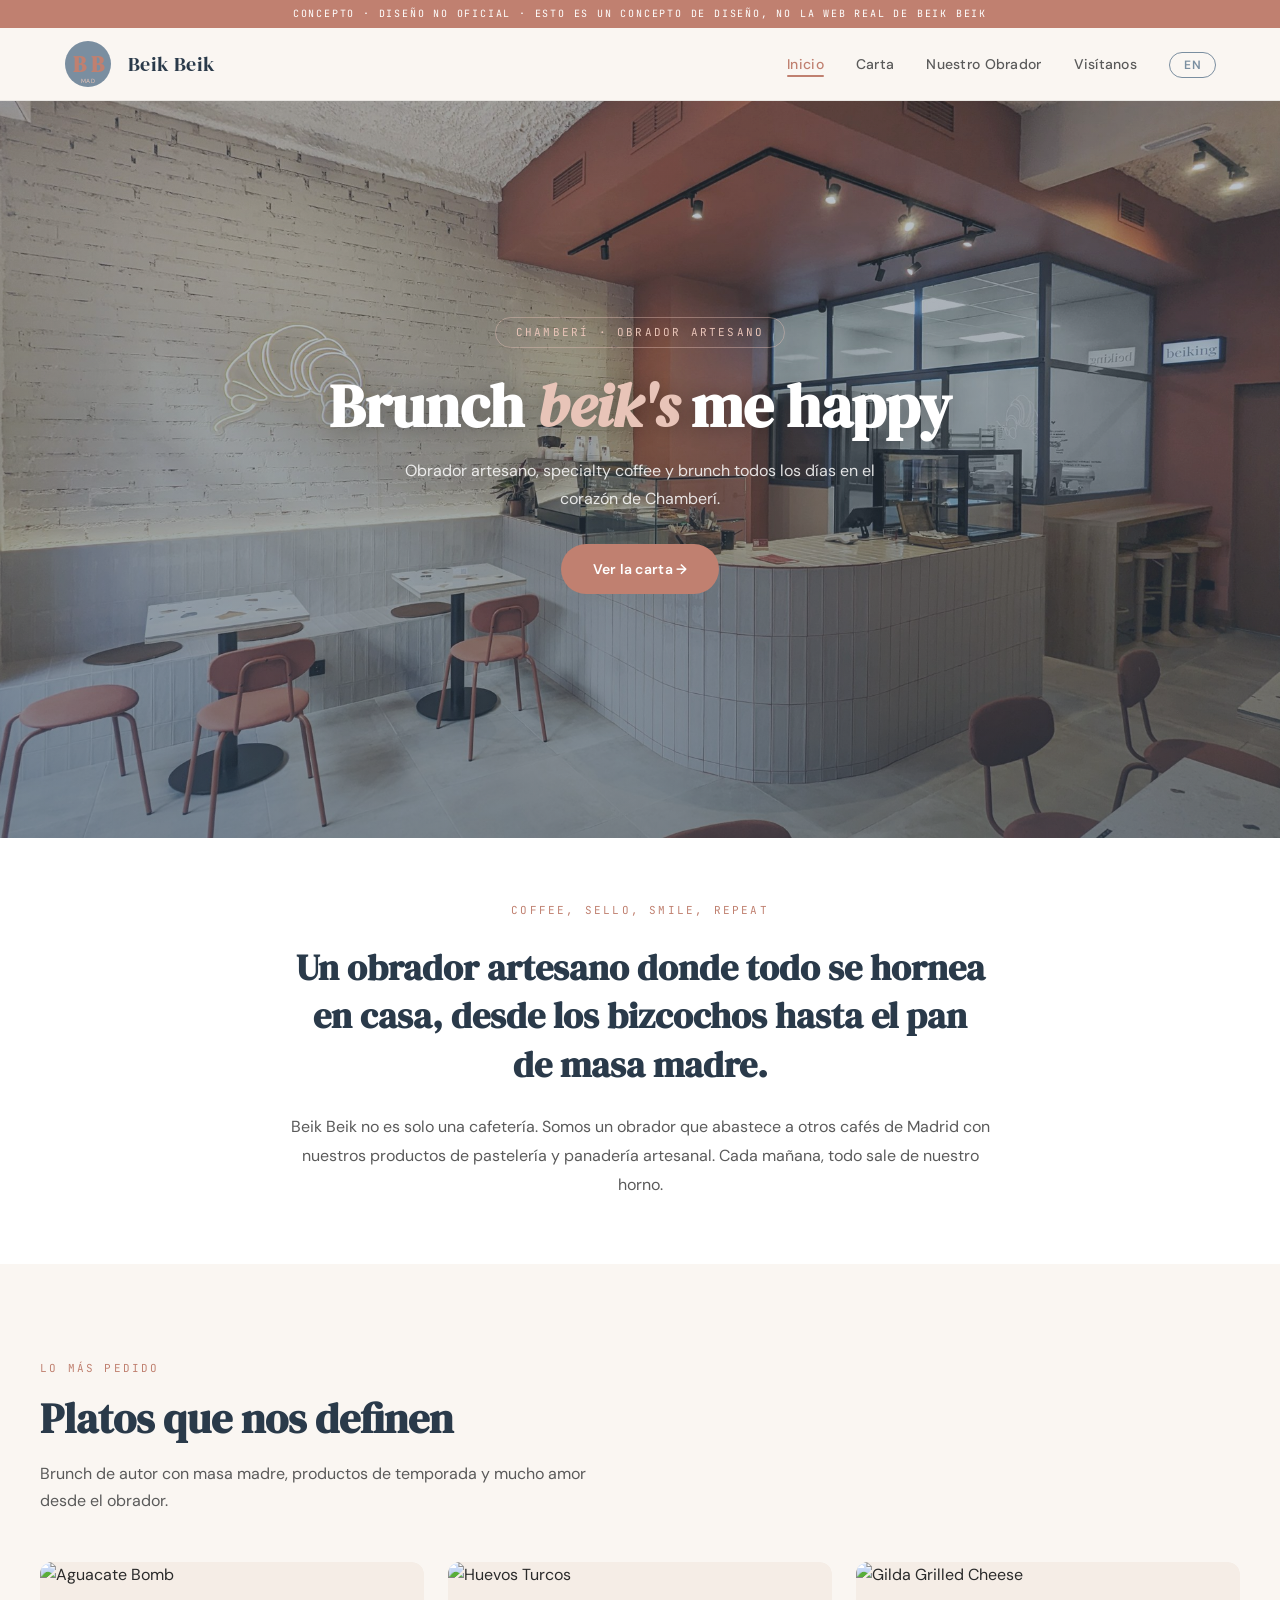
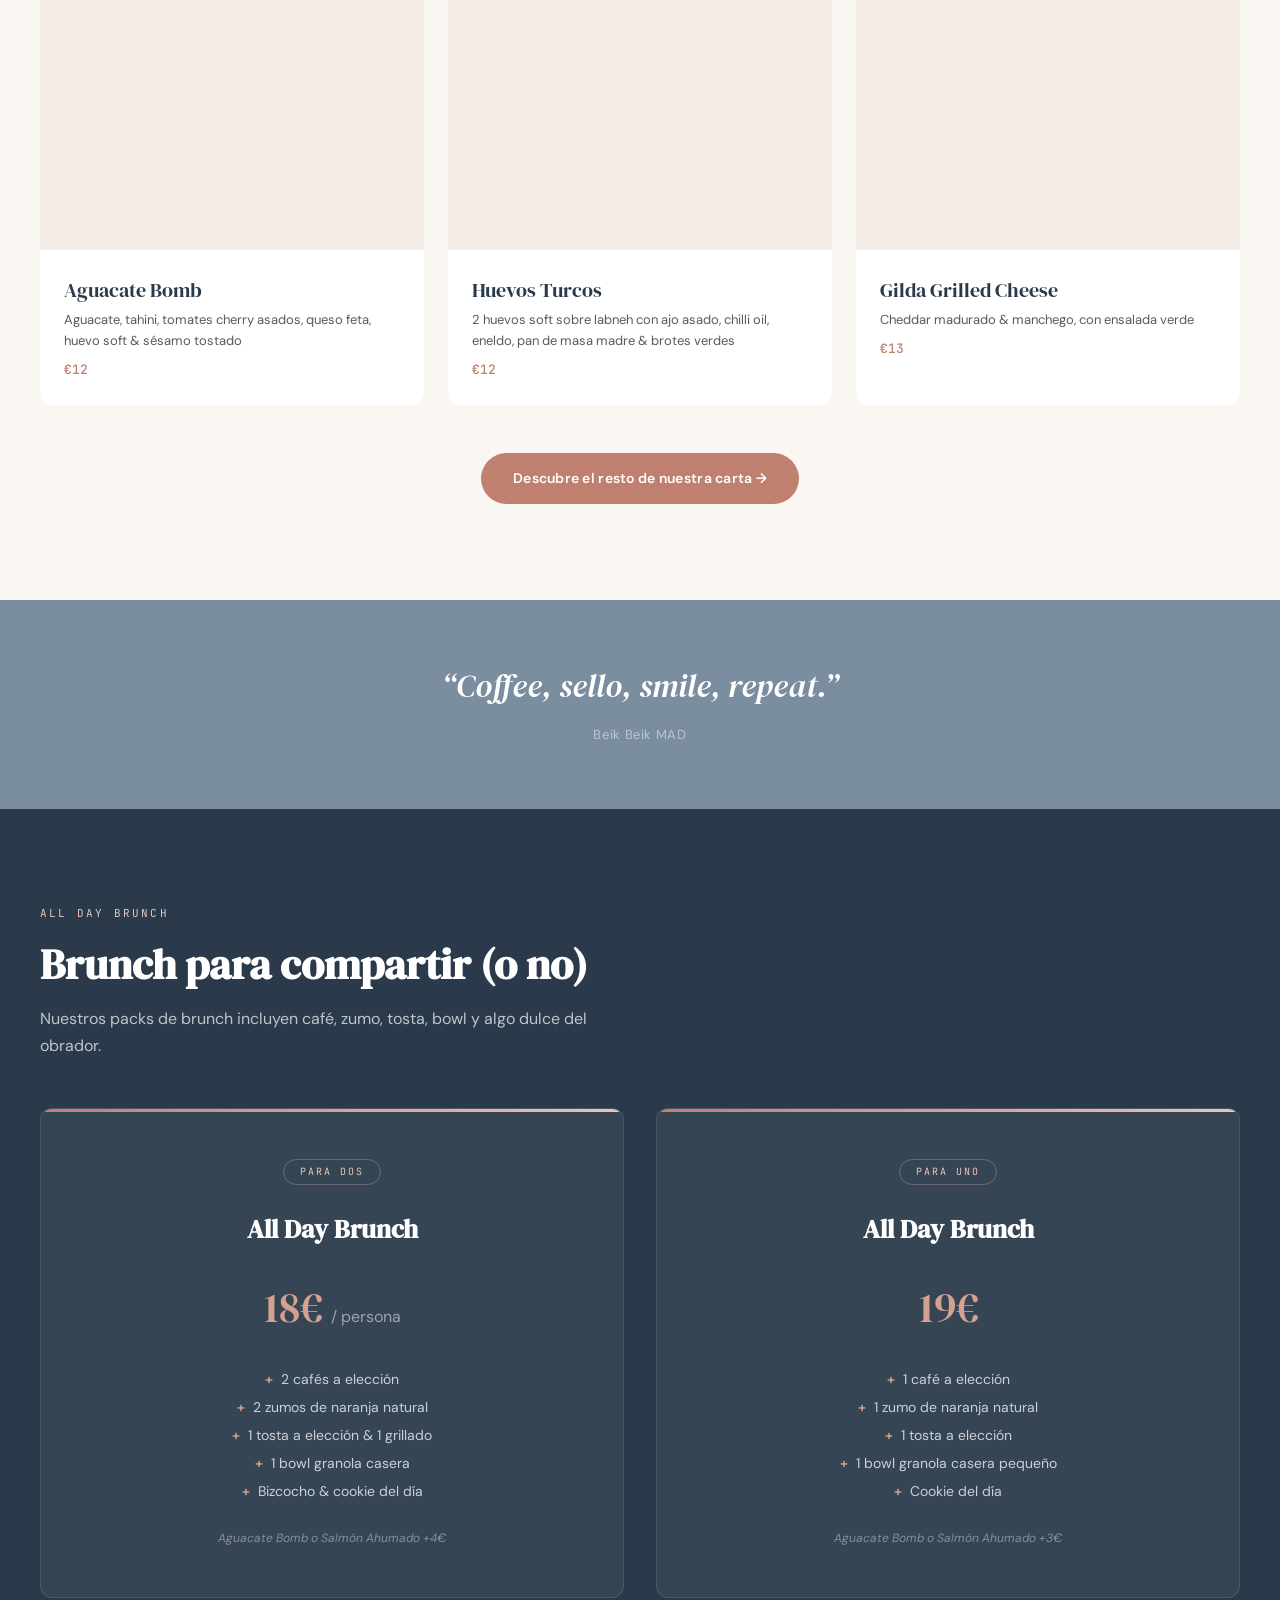
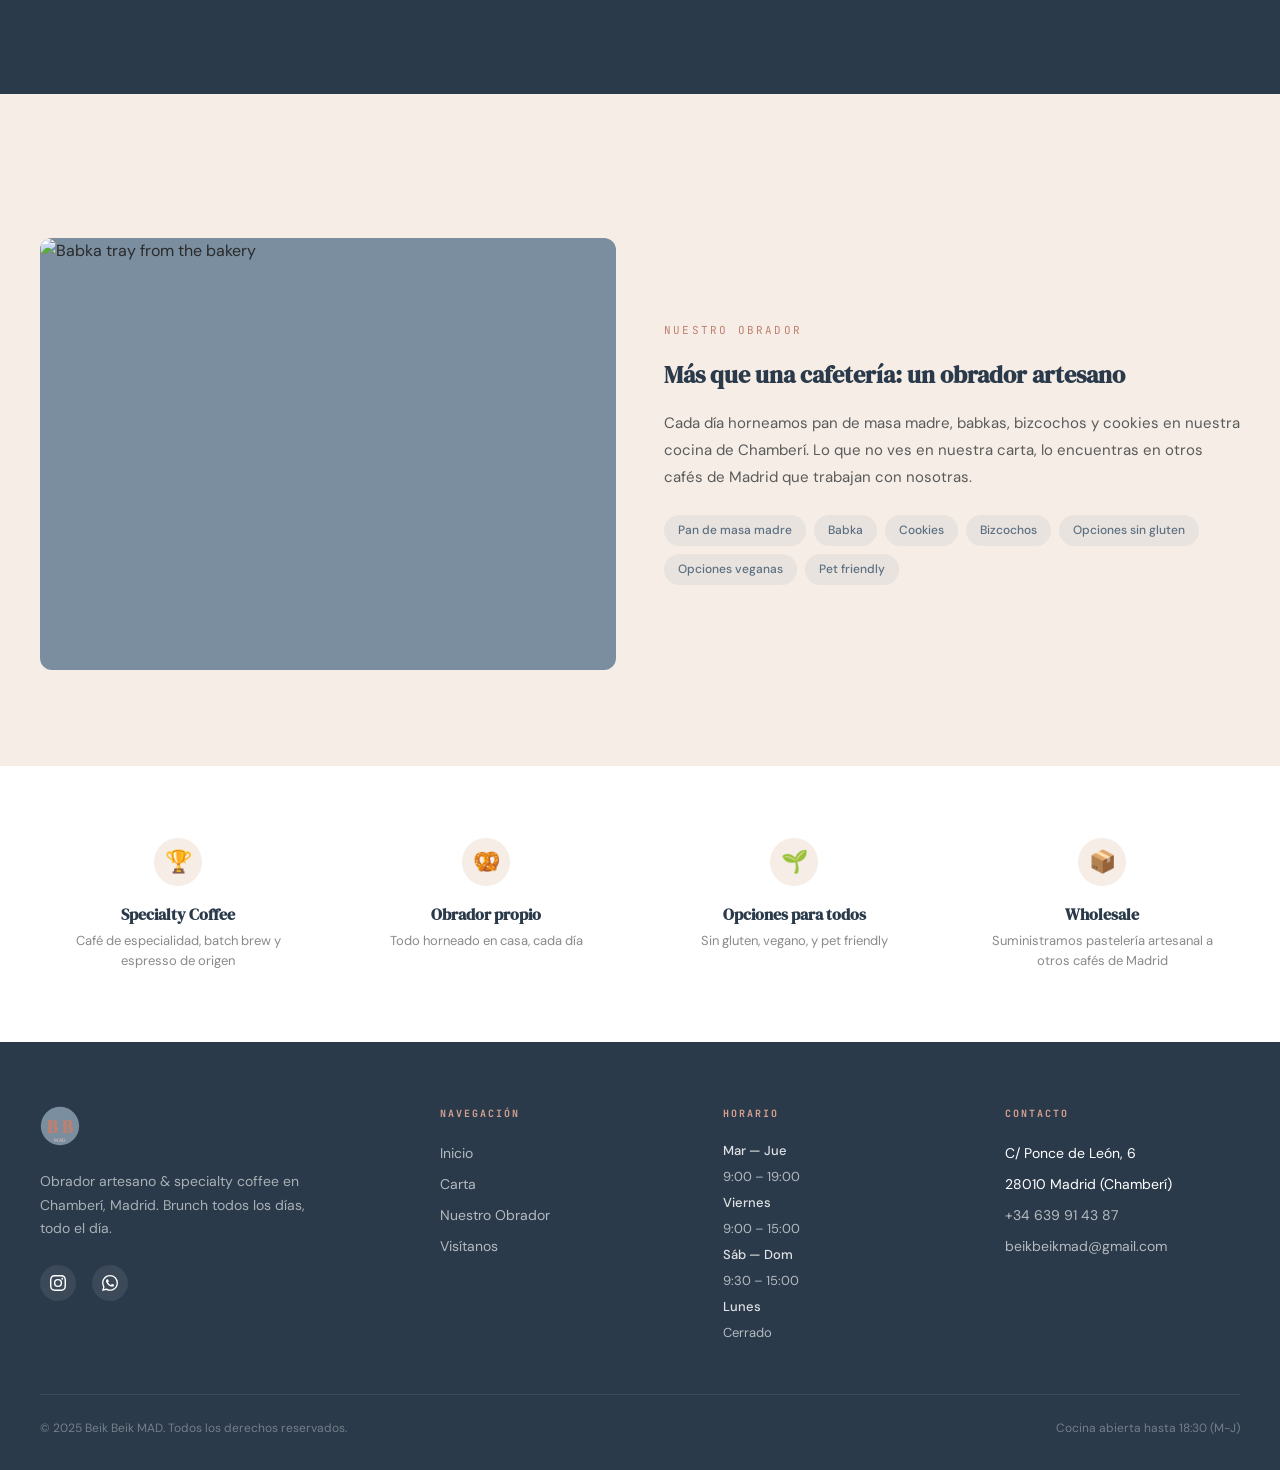
==== commit 2db2f8c8: "Two-column carta layout + CTA button on homepage" ====
--- a/index.html
+++ b/index.html
@@ -122,6 +122,11 @@
             <span class="sig-card-price">&euro;13</span>
           </div>
         </div>
+      </div>
+
+      <div class="carta-cta-wrap">
+        <a href="carta.html" class="carta-cta-btn" data-es>Descubre el resto de nuestra carta &rarr;</a>
+        <a href="carta.html" class="carta-cta-btn" data-en>Discover the rest of our menu &rarr;</a>
       </div>
     </div>
   </section>
--- a/css/style.css
+++ b/css/style.css
@@ -693,18 +693,24 @@
   font-size: 14px;
 }
 
+/* Two-column carta layout */
+.carta-grid {
+  max-width: var(--max-w);
+  margin: 0 auto;
+  padding: var(--space-5) var(--space-3);
+  display: grid;
+  grid-template-columns: 1fr 1fr;
+  gap: var(--space-4);
+}
+
 .carta-section {
-  padding: var(--space-6) var(--space-3);
-}
-.carta-section:nth-child(odd) {
+  padding: var(--space-3);
   background: var(--white);
-}
-.carta-section:nth-child(even) {
-  background: var(--cream-light);
+  border-radius: var(--radius);
+  border: 1px solid rgba(42,42,42,0.06);
 }
 .carta-inner {
-  max-width: 900px;
-  margin: 0 auto;
+  max-width: none;
 }
 
 .carta-section-title {
@@ -813,9 +819,32 @@
   line-height: 1.4;
 }
 
+/* Carta CTA on homepage */
+.carta-cta-wrap {
+  text-align: center;
+  margin-top: var(--space-5);
+}
+.carta-cta-btn {
+  display: inline-flex;
+  align-items: center;
+  gap: var(--space-1);
+  background: var(--copper);
+  color: var(--white);
+  font-weight: 600;
+  font-size: 14px;
+  padding: 14px 32px;
+  border-radius: 30px;
+  letter-spacing: 0.02em;
+  transition: all 0.2s ease;
+}
+.carta-cta-btn:hover {
+  background: var(--copper-light);
+  transform: translateY(-1px);
+}
+
 /* --- Allergen note --- */
 .carta-allergen {
-  max-width: 900px;
+  max-width: var(--max-w);
   margin: 0 auto;
   padding: var(--space-4) var(--space-3);
   text-align: center;
@@ -994,6 +1023,10 @@
   .hero { height: 70vh; min-height: 400px; }
   .hero h1 { font-size: 32px; }
 
+  .carta-grid {
+    grid-template-columns: 1fr;
+  }
+
   .sig-grid {
     grid-template-columns: 1fr;
     gap: var(--space-2);
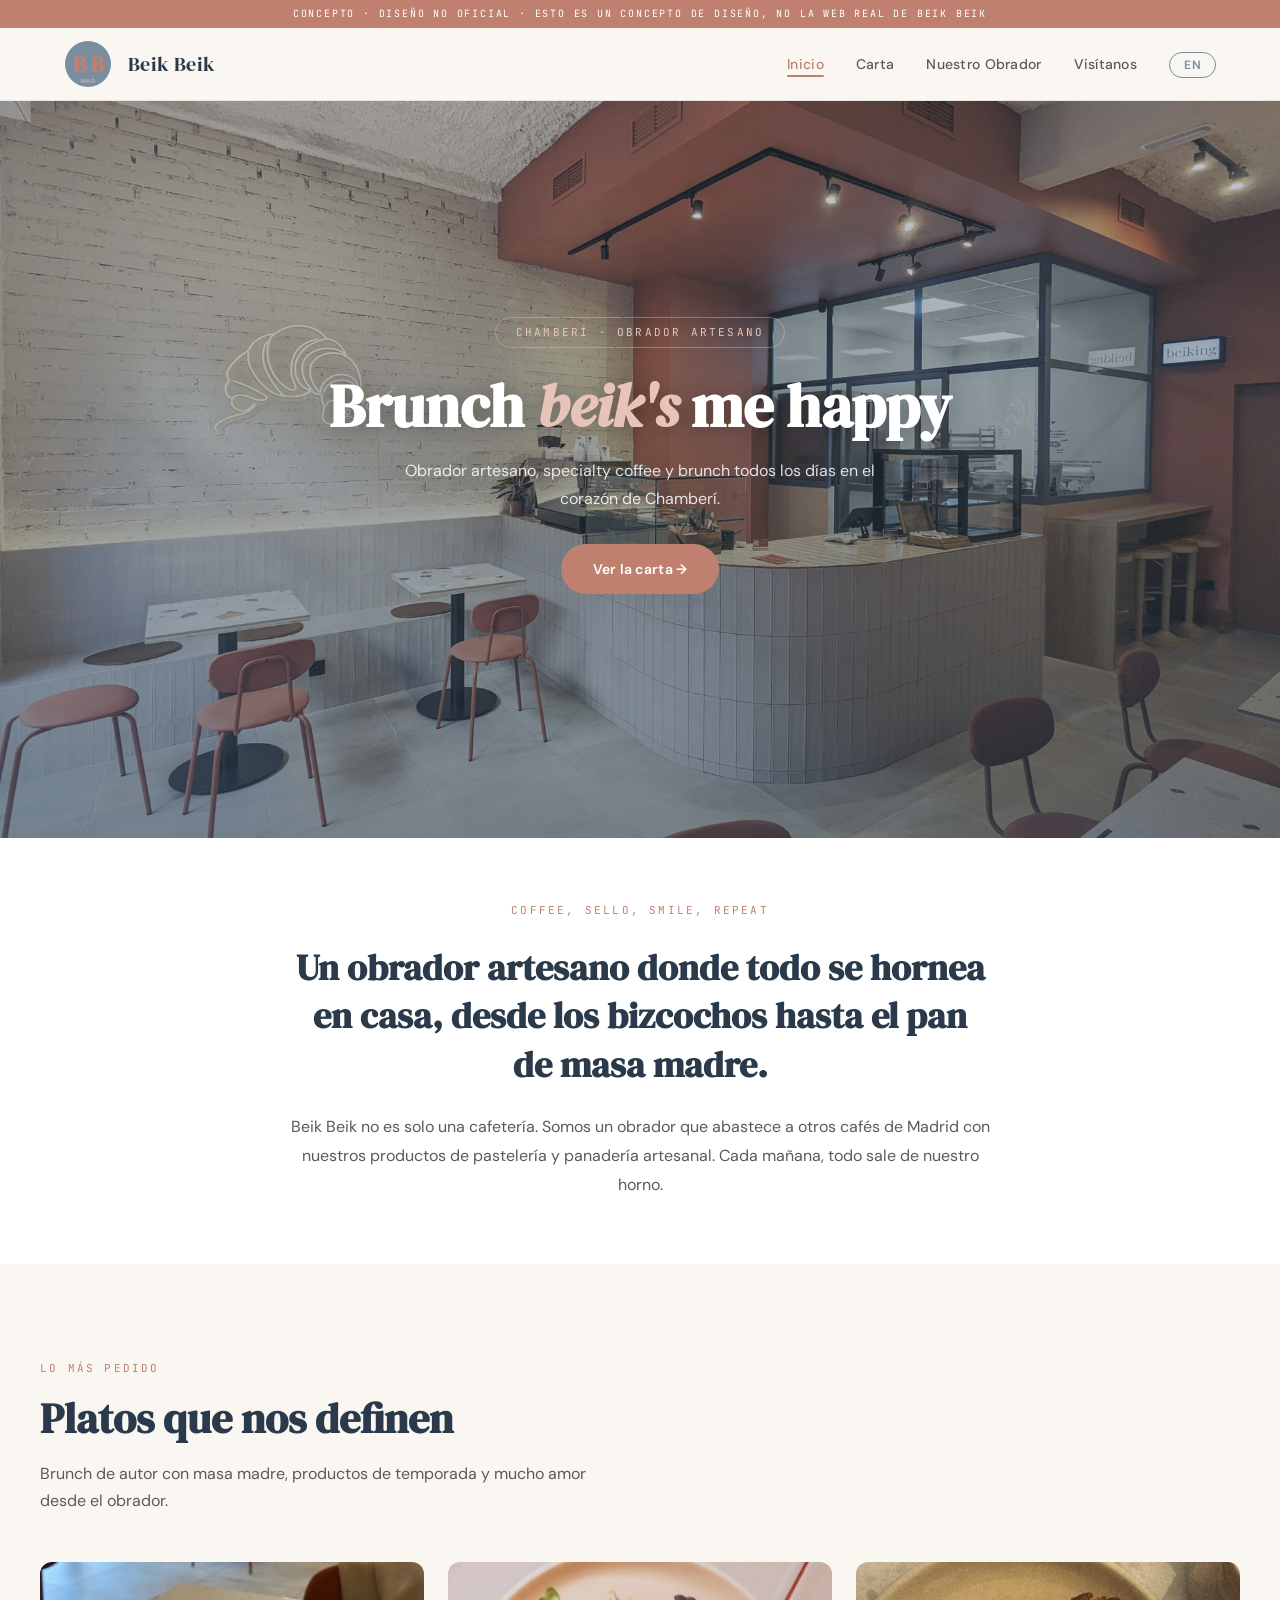
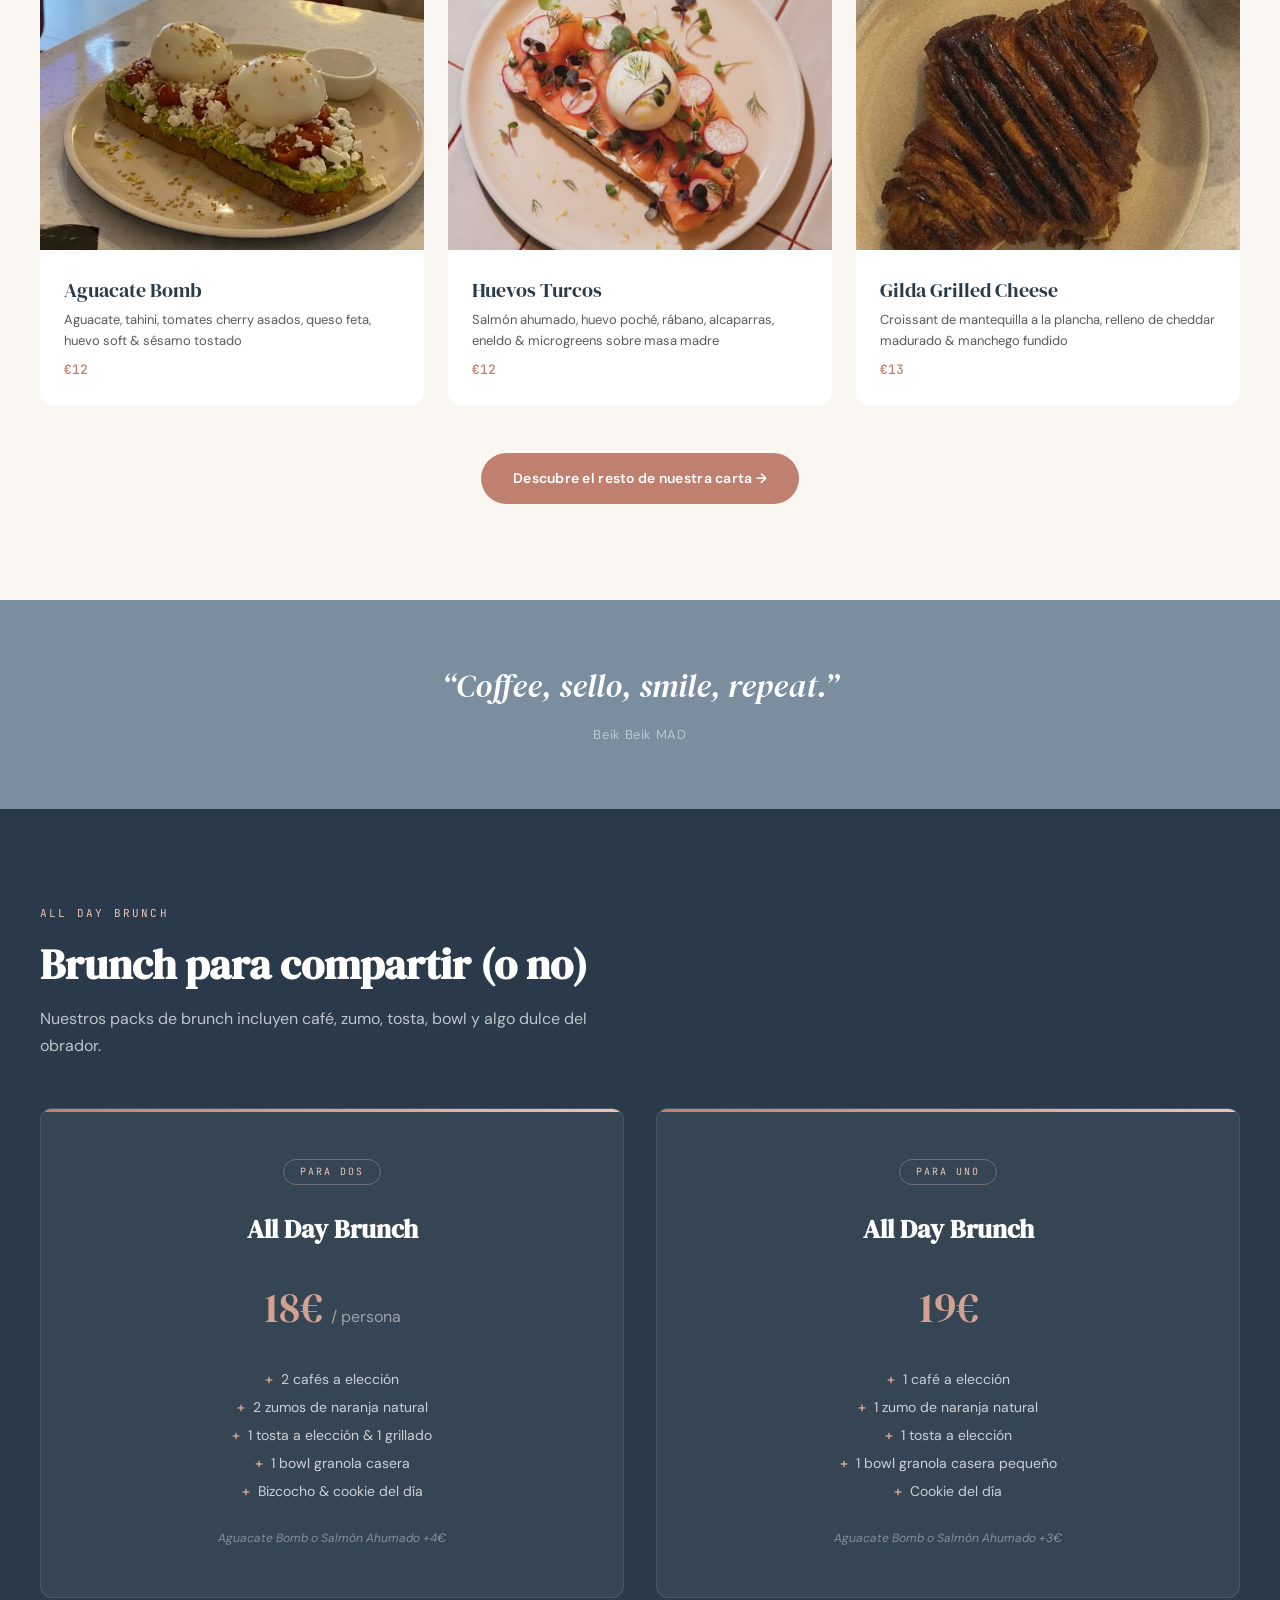
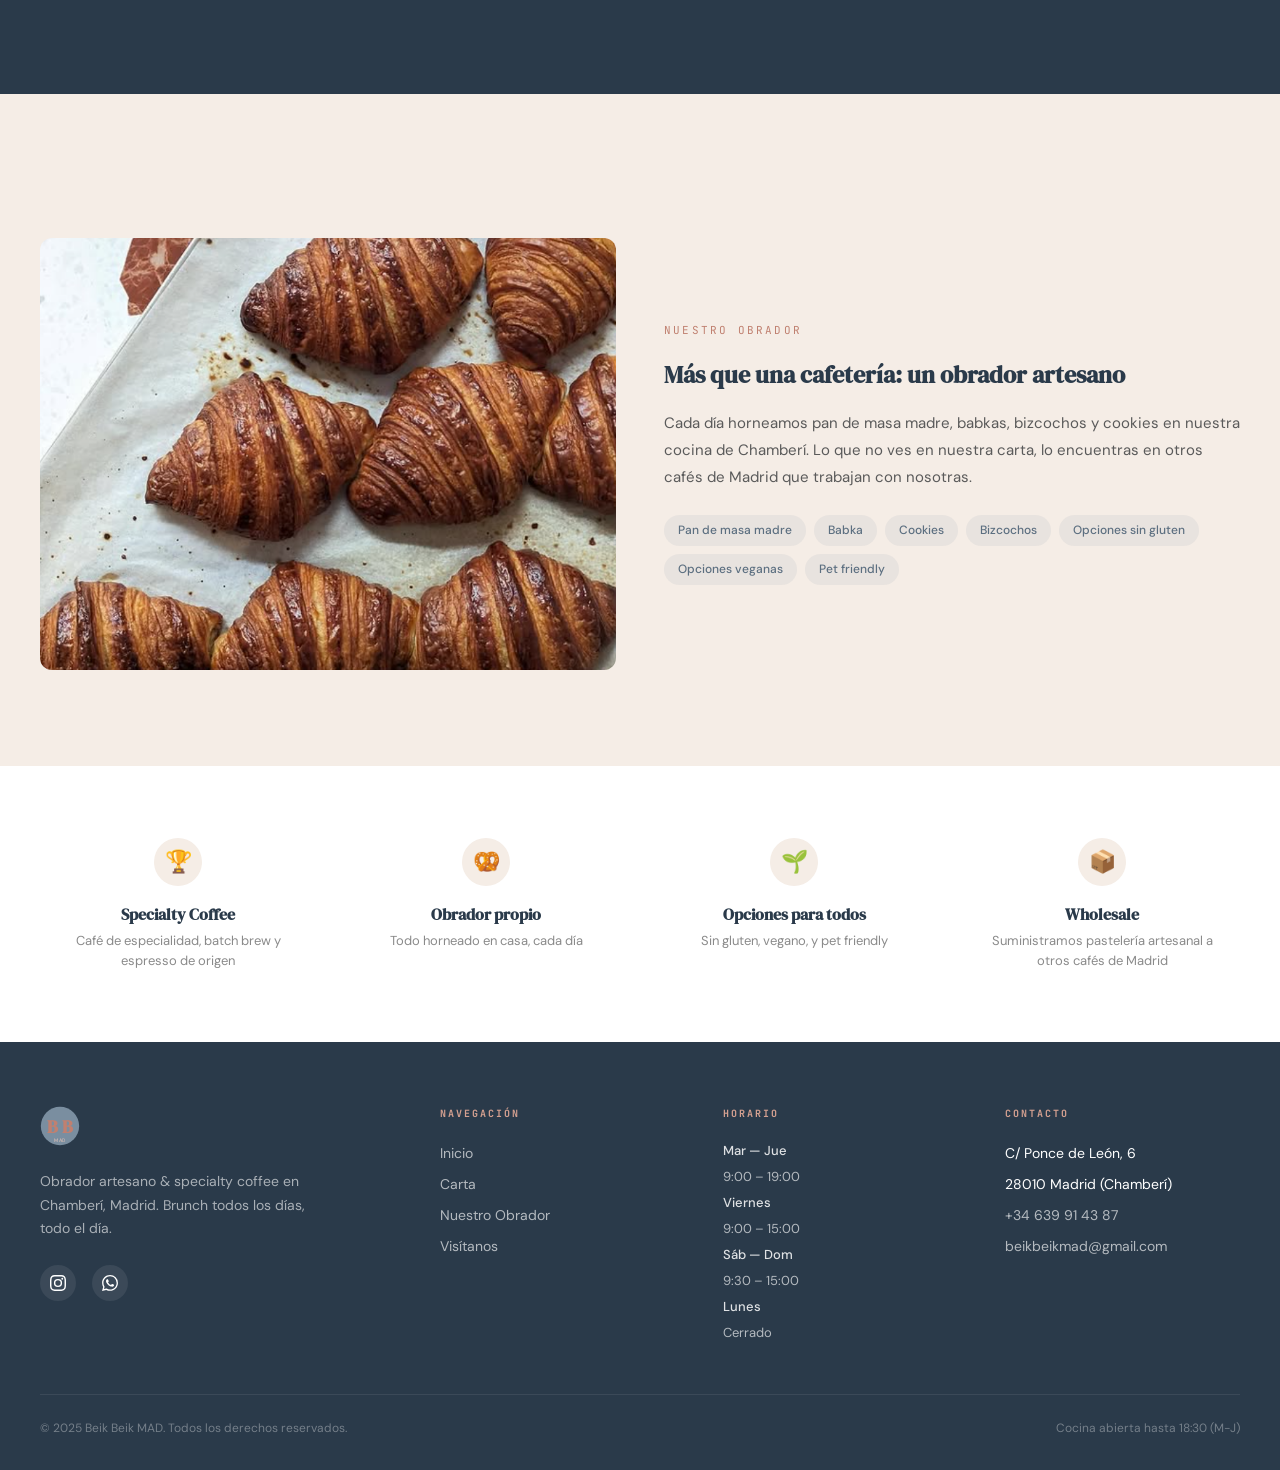
==== commit 4cb614ea: "Update dish descriptions to match actual photos Huevos Turcos: now describes salmon, poached egg, ra" ====
--- a/index.html
+++ b/index.html
@@ -107,8 +107,8 @@
           <img class="sig-card-img" src="img/huevos-turcos.png" alt="Huevos Turcos">
           <div class="sig-card-body">
             <div class="sig-card-name">Huevos Turcos</div>
-            <div class="sig-card-desc" data-es>2 huevos soft sobre labneh con ajo asado, chilli oil, eneldo, pan de masa madre & brotes verdes</div>
-            <div class="sig-card-desc" data-en>2 soft eggs over labneh with roasted garlic, chilli oil, dill, sourdough & green shoots</div>
+            <div class="sig-card-desc" data-es>Salm&oacute;n ahumado, huevo poch&eacute;, r&aacute;bano, alcaparras, eneldo & microgreens sobre masa madre</div>
+            <div class="sig-card-desc" data-en>Smoked salmon, poached egg, radish, capers, dill & microgreens on sourdough</div>
             <span class="sig-card-price">&euro;12</span>
           </div>
         </div>
@@ -117,8 +117,8 @@
           <img class="sig-card-img" src="img/gilda-grilled-cheese.png" alt="Gilda Grilled Cheese">
           <div class="sig-card-body">
             <div class="sig-card-name">Gilda Grilled Cheese</div>
-            <div class="sig-card-desc" data-es>Cheddar madurado & manchego, con ensalada verde</div>
-            <div class="sig-card-desc" data-en>Aged cheddar & manchego, with green salad</div>
+            <div class="sig-card-desc" data-es>Croissant de mantequilla a la plancha, relleno de cheddar madurado & manchego fundido</div>
+            <div class="sig-card-desc" data-en>Grilled butter croissant stuffed with aged cheddar & melted manchego</div>
             <span class="sig-card-price">&euro;13</span>
           </div>
         </div>
--- a/css/style.css
+++ b/css/style.css
@@ -50,7 +50,6 @@
 
 html {
   scroll-behavior: smooth;
-  overflow-x: hidden;
 }
 
 body {
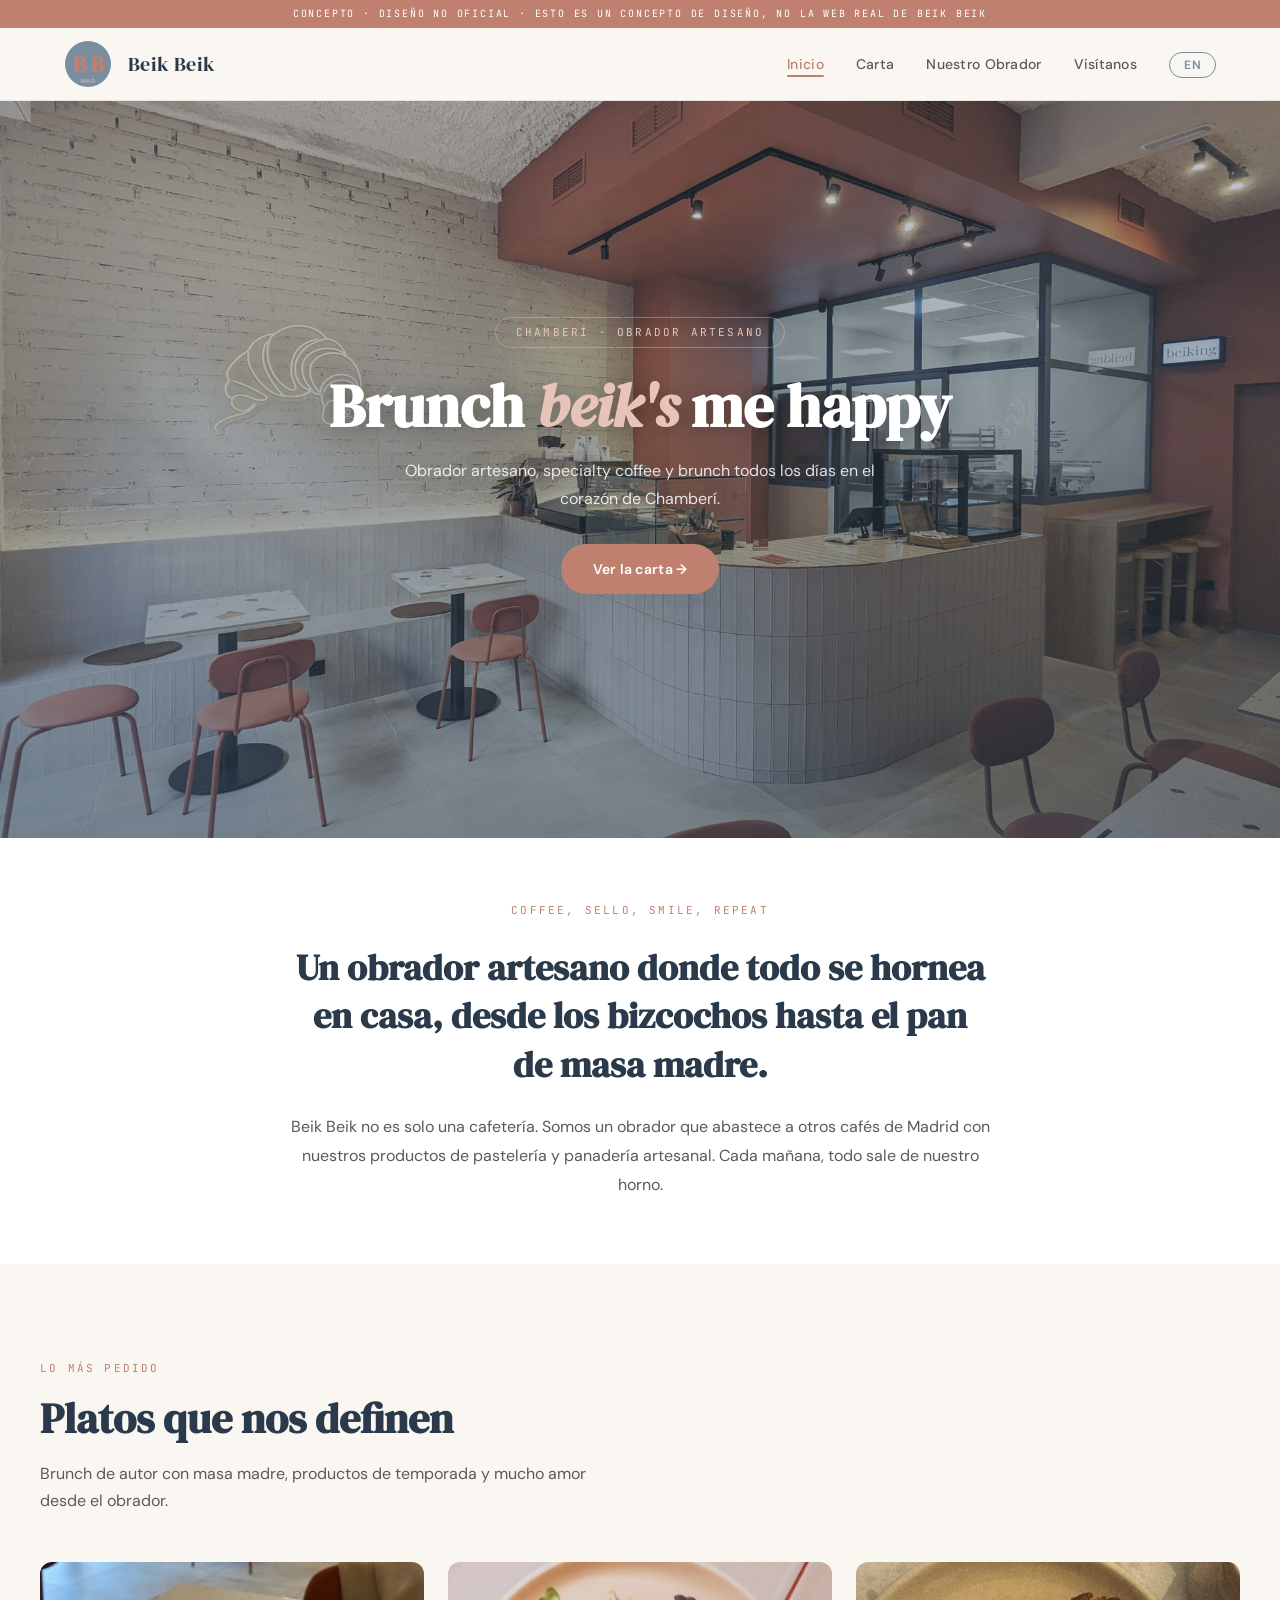
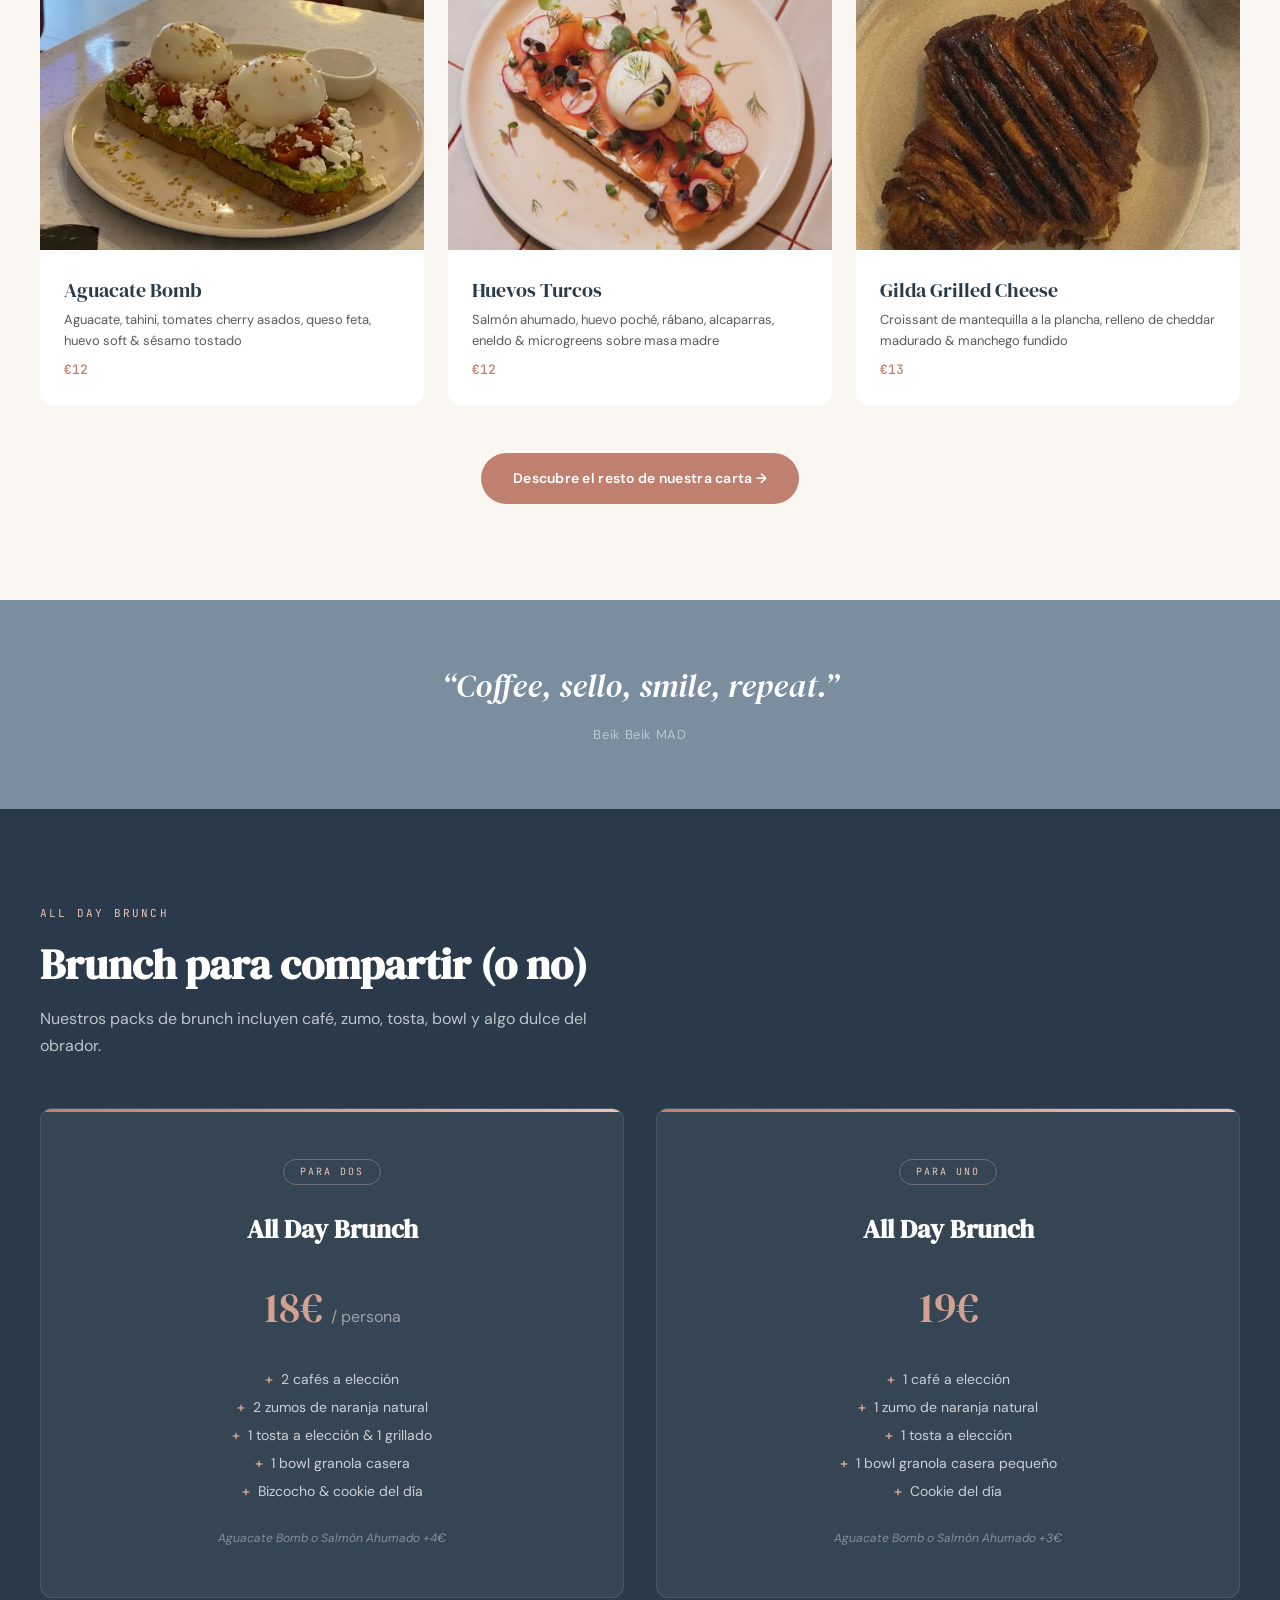
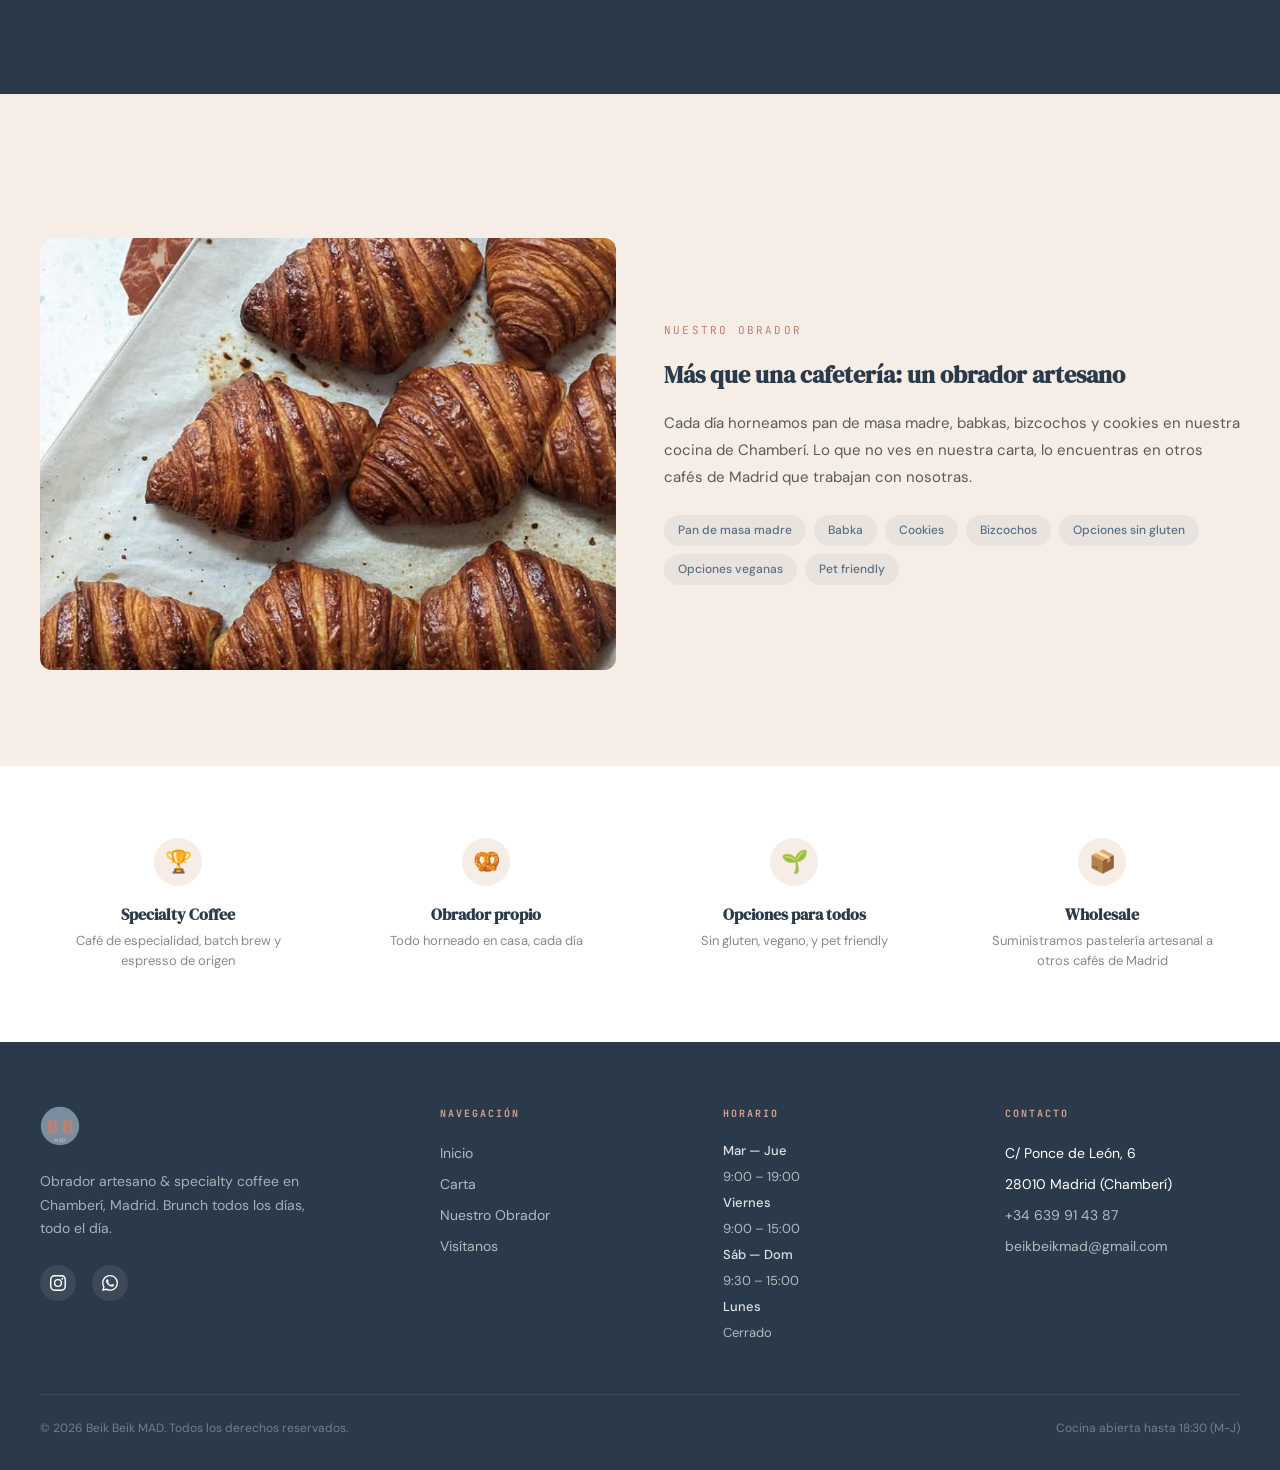
==== commit d2c41205: "fix: update copyright year 2025 -> 2026" ====
--- a/index.html
+++ b/index.html
@@ -295,8 +295,8 @@
     </div>
 
     <div class="footer-bottom">
-      <span data-es>&copy; 2025 Beik Beik MAD. Todos los derechos reservados.</span>
-      <span data-en>&copy; 2025 Beik Beik MAD. All rights reserved.</span>
+      <span data-es>&copy; 2026 Beik Beik MAD. Todos los derechos reservados.</span>
+      <span data-en>&copy; 2026 Beik Beik MAD. All rights reserved.</span>
       <span data-es>Cocina abierta hasta 18:30 (M-J)</span>
       <span data-en>Kitchen open until 18:30 (Tue-Thu)</span>
     </div>
